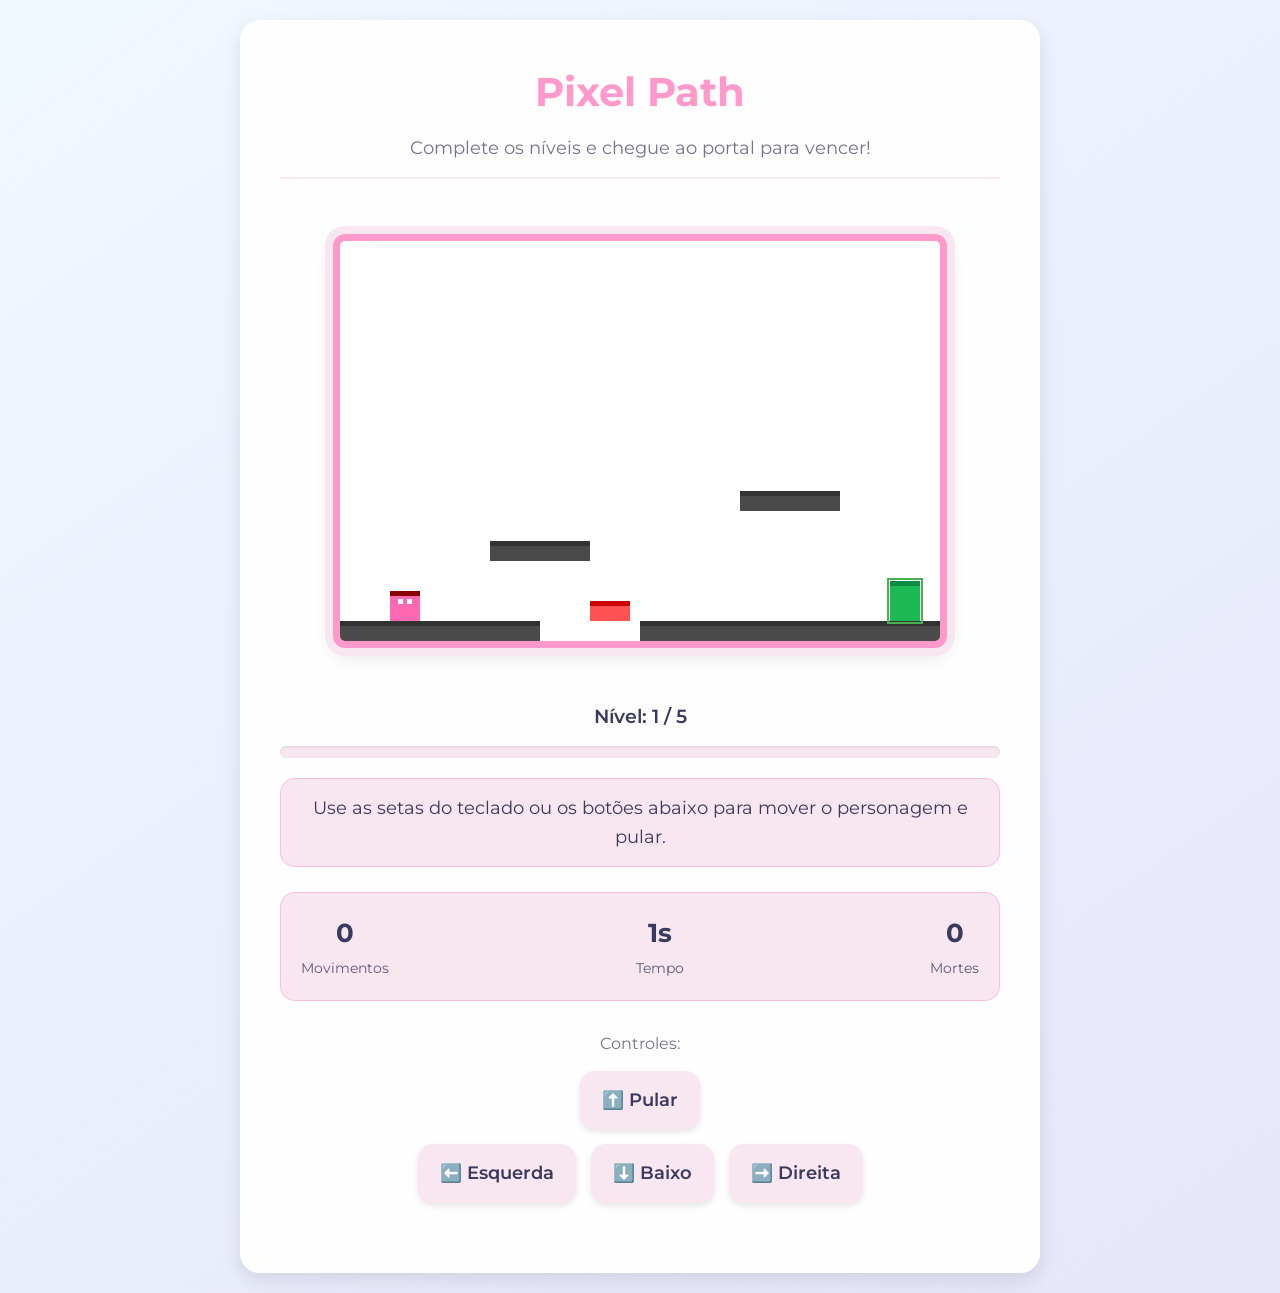
==== game.html @ 5a3d02bd "Add files via upload" ====
<!DOCTYPE html>
<html lang="pt-br">
<head>
    <meta charset="UTF-8">
    <meta name="viewport" content="width=device-width, initial-scale=1.0">
    <title>Segredo-Fofo</title>
    <link href="https://fonts.googleapis.com/css2?family=Montserrat:wght@300;400;500;600;700&display=swap" rel="stylesheet">
    <link rel="stylesheet" href="https://cdnjs.cloudflare.com/ajax/libs/font-awesome/6.4.0/css/all.min.css">
    <style>
        /* --- Variáveis e Estilos Gerais (Mais Fofo e Profissional) --- */
        :root {
            /* Paleta Candy Pink e Soft Teal */
            --primary-color: #FF99CC; /* Candy Pink - Cuter */
            --secondary-color: #AEC6CF; /* Soft Blue/Teal - Professional Contrast */
            --accent-color: #F8E6F0; /* Very Light Pink for accents */
            --text-dark: #3a3a5e; /* Deep Indigo/Purple for Text */
            --text-light: #ffffff;
            --background-light: #F0F8FF; /* Alice Blue/Softest Blue */
            --card-bg: rgba(255, 255, 255, 0.95);
            --shadow: 0 8px 20px rgba(0, 0, 0, 0.1);
            --shadow-hover: 0 12px 30px rgba(0, 0, 0, 0.15);
            --border-radius: 20px; /* Mais arredondado (Fofo) */
            --transition: all 0.4s cubic-bezier(0.25, 0.8, 0.25, 1); /* Transição mais suave (Profissional) */
            --font-body: 'Montserrat', sans-serif;
        }

        * {
            margin: 0;
            padding: 0;
            box-sizing: border-box;
        }

        body {
            font-family: var(--font-body);
            /* Gradiente de fundo mais suave */
            background: linear-gradient(145deg, var(--background-light) 0%, #E6E6FA 100%); 
            color: var(--text-dark);
            line-height: 1.6;
            text-align: center;
            padding: 20px;
            min-height: 100vh;
            display: flex;
            flex-direction: column;
            justify-content: center;
            align-items: center;
            user-select: none;
        }

        .container {
            max-width: 800px;
            margin: 0 auto;
            padding: 40px;
            /* Efeito levemente Glassmorphism */
            background: var(--card-bg);
            border-radius: var(--border-radius);
            box-shadow: var(--shadow);
            transition: var(--transition);
        }

        .game-header {
            margin-bottom: 25px;
            padding-bottom: 15px;
            border-bottom: 2px solid var(--accent-color);
        }

        h1 {
            color: var(--primary-color);
            font-size: 2.5rem; /* Um pouco maior */
            font-weight: 700;
            margin-bottom: 10px;
            text-shadow: 1px 1px 3px rgba(0, 0, 0, 0.05);
        }

        .subtitle {
            color: var(--text-dark);
            opacity: 0.7; /* Texto mais suave */
            font-size: 1.1rem;
        }

        /* --- Área do Jogo --- */
        .game-container {
            position: relative;
            margin: 30px auto;
            display: inline-block;
        }

        canvas {
            border: 7px solid var(--primary-color); /* Borda mais grossa */
            background-color: #ffffff;
            border-radius: 12px;
            /* Sombra em camadas para um visual mais premium/fofo */
            box-shadow: 0 0 0 8px var(--accent-color), var(--shadow); 
            image-rendering: pixelated;
            image-rendering: crisp-edges;
            transition: var(--transition);
        }

        /* --- Mensagens do Jogo --- */
        #game-message {
            margin: 20px 0;
            font-size: 1.1rem;
            color: var(--text-dark);
            text-align: center;
            padding: 15px;
            /* Cor de fundo baseada na cor de destaque */
            background-color: var(--accent-color); 
            border-radius: 15px;
            transition: var(--transition);
            border: 1px solid rgba(255, 153, 204, 0.5);
        }

        /* --- Controles --- */
        .controls-section {
            margin-top: 30px;
        }

        .controls-title {
            font-size: 1rem;
            color: var(--text-dark);
            opacity: 0.7;
            margin-bottom: 15px;
        }

        .controls {
            display: flex;
            flex-direction: column;
            align-items: center;
            gap: 15px;
        }

        .control-row {
            display: flex;
            gap: 15px;
        }

        .control-btn {
            padding: 15px 22px;
            background-color: var(--accent-color);
            border: none;
            border-radius: 15px; /* Botões mais arredondados */
            cursor: pointer;
            font-weight: 600;
            font-size: 1.1em;
            transition: var(--transition);
            min-width: 90px;
            color: var(--text-dark);
            box-shadow: 0 3px 6px rgba(0, 0, 0, 0.1);
        }

        .control-btn:hover {
            background-color: var(--primary-color);
            color: var(--text-light);
            transform: translateY(-3px) scale(1.05); /* Efeito de elevação mais pronunciado */
            box-shadow: 0 5px 10px rgba(0, 0, 0, 0.15);
        }

        .control-btn:active {
            transform: translateY(1px);
            box-shadow: 0 2px 4px rgba(0, 0, 0, 0.1);
        }

        /* --- Indicadores de Jogo (Stats) --- */
        .game-stats {
            display: flex;
            justify-content: space-between;
            margin-top: 25px;
            padding: 20px;
            background-color: var(--accent-color);
            border-radius: 15px;
            border: 1px solid rgba(255, 153, 204, 0.5);
        }

        .stat {
            display: flex;
            flex-direction: column;
            align-items: center;
        }

        .stat-value {
            font-size: 1.6rem;
            font-weight: 700;
            color: var(--text-dark); /* Valores importantes em cor escura para profissionalismo */
        }

        .stat-label {
            font-size: 0.9rem;
            color: var(--text-dark);
            opacity: 0.8;
            margin-top: 3px;
        }

        /* --- Efeitos de Vitória --- */
        .victory-overlay {
            display: none;
            position: absolute;
            top: 0;
            left: 0;
            width: 100%;
            height: 100%;
            background: rgba(255, 153, 204, 0.9); /* Candy Pink opaco */
            border-radius: 12px;
            justify-content: center;
            align-items: center;
            flex-direction: column;
            color: white;
            font-size: 1.5rem;
            font-weight: 700;
            z-index: 10;
            animation: fadeIn 0.5s ease-out;
        }

        .victory-overlay i {
            font-size: 3rem;
            margin-bottom: 15px;
            animation: pulse 1.5s infinite;
        }

        @keyframes pulse {
            0% { transform: scale(1); }
            50% { transform: scale(1.2); }
            100% { transform: scale(1); }
        }

        @keyframes fadeIn {
            from { opacity: 0; }
            to { opacity: 1; }
        }

        /* --- Níveis e Progresso --- */
        .level-indicator {
            margin: 15px 0;
            font-size: 1.2rem;
            font-weight: 600;
            color: var(--text-dark);
        }

        .progress-bar {
            width: 100%;
            height: 12px; /* Mais espesso */
            background-color: var(--accent-color);
            border-radius: 6px;
            margin: 10px 0;
            overflow: hidden;
            box-shadow: inset 0 1px 3px rgba(0, 0, 0, 0.1); /* Detalhe profissional */
        }

        .progress-fill {
            height: 100%;
            background-color: var(--primary-color);
            width: 0%;
            transition: width 0.5s ease;
        }

        /* --- Botões de Ação --- */
        .action-buttons {
            display: flex;
            justify-content: center;
            gap: 20px;
            margin-top: 30px;
        }

        /* Estilo para Botões e Links de Ação */
        .action-btn {
            padding: 14px 30px;
            background-color: var(--primary-color);
            color: var(--text-light);
            border: none;
            border-radius: 15px;
            cursor: pointer;
            font-weight: 600;
            font-size: 1rem;
            transition: var(--transition);
            box-shadow: 0 3px 6px rgba(0, 0, 0, 0.15);
            text-decoration: none; /* Importante para links <a> */
            display: inline-flex;
            align-items: center;
            gap: 8px;
        }

        .action-btn:hover {
            background-color: #FF80B3; /* Tom ligeiramente mais claro no hover */
            transform: translateY(-3px);
            box-shadow: 0 6px 12px rgba(0, 0, 0, 0.2);
        }

        .action-btn:active {
            transform: translateY(1px);
            box-shadow: 0 2px 4px rgba(0, 0, 0, 0.1);
        }

        /* --- Responsividade --- */
        @media (max-width: 768px) {
            .container {
                padding: 30px;
            }
            
            h1 {
                font-size: 2rem;
            }
            
            canvas {
                width: 100%;
                max-width: 400px;
                height: auto;
            }
            
            .control-btn {
                padding: 12px 18px;
                font-size: 1em;
                min-width: 80px;
            }
        }

        @media (max-width: 480px) {
            body {
                padding: 10px;
            }
            
            .container {
                padding: 20px;
            }
            
            h1 {
                font-size: 1.8rem;
            }
            
            .control-row {
                flex-wrap: wrap;
                justify-content: center;
            }
            
            .action-buttons {
                flex-direction: column;
                gap: 10px;
            }
        }
    </style>
</head>
<body>
    <div class="container">
        <div class="game-header">
            <h1>Pixel Path</h1>
            <p class="subtitle">Complete os níveis e chegue ao portal para vencer!</p>
        </div>

        <div class="game-container">
            <canvas id="gameCanvas" width="600" height="400"></canvas>
            <div id="victoryOverlay" class="victory-overlay">
                <i class="fas fa-trophy"></i>
                <p>Nível Concluído!</p>
            </div>
        </div>
        
        <div class="level-indicator">
            Nível: <span id="currentLevel">1</span> / <span id="totalLevels">5</span>
        </div>
        
        <div class="progress-bar">
            <div id="progressFill" class="progress-fill"></div>
        </div>
        
        <div id="game-message">
            Use as setas do teclado ou os botões abaixo para mover o personagem e pular.
        </div>
        
        <div class="game-stats">
            <div class="stat">
                <div class="stat-value" id="moveCount">0</div>
                <div class="stat-label">Movimentos</div>
            </div>
            <div class="stat">
                <div class="stat-value" id="timeCount">0s</div>
                <div class="stat-label">Tempo</div>
            </div>
            <div class="stat">
                <div class="stat-value" id="deathCount">0</div>
                <div class="stat-label">Mortes</div>
            </div>
        </div>
        
        <div class="controls-section">
            <div class="controls-title">Controles:</div>
            <div class="controls">
                <div class="control-row">
                    <div class="control-btn" data-direction="up">⬆️ Pular</div>
                </div>
                <div class="control-row">
                    <div class="control-btn" data-direction="left">⬅️ Esquerda</div>
                    <div class="control-btn" data-direction="down">⬇️ Baixo</div>
                    <div class="control-btn" data-direction="right">➡️ Direita</div>
                </div>
            </div>
        </div>
        
        <div class="action-buttons">
            <a href="https://SEU-LINK-AQUI.com" target="_blank" id="siteLink" class="action-btn" style="display: none;">
                <i class="fas fa-external-link-alt"></i> Meu Site
            </a>
            
            <button id="nextLevelBtn" class="action-btn" style="display: none;">
                <i class="fas fa-arrow-right"></i> Próximo Nível
            </button>
        </div>
    </div>

    <script>
        // Configurações do jogo
        const canvas = document.getElementById('gameCanvas');
        const ctx = canvas.getContext('2d');
        const victoryOverlay = document.getElementById('victoryOverlay');
        const moveCountDisplay = document.getElementById('moveCount');
        const timeCountDisplay = document.getElementById('timeCount');
        const deathCountDisplay = document.getElementById('deathCount');
        const currentLevelDisplay = document.getElementById('currentLevel');
        const progressFill = document.getElementById('progressFill');
        const nextLevelBtn = document.getElementById('nextLevelBtn');
        const siteLink = document.getElementById('siteLink'); // Referência para o novo link
        const gameMessage = document.getElementById('game-message');
        const controls = document.querySelectorAll('.control-btn');

        // Configurações do jogo
        const TILE_SIZE = 40;
        const GRAVITY = 0.5;
        const JUMP_FORCE = -12;
        const PLAYER_SPEED = 5;
        
        // Variáveis do jogo
        let gameActive = true;
        let moveCount = 0;
        let deathCount = 0;
        let startTime = Date.now();
        let timerInterval;
        let currentLevel = 1;
        const totalLevels = 5;
        
        // Elementos do jogo
        let player = {
            x: 50,
            y: 300,
            width: 30,
            height: 30,
            velocityX: 0,
            velocityY: 0,
            isJumping: false,
            color: '#FF69B4'
        };
        
        let platforms = [];
        let hazards = [];
        let goal = null;
        let dynamicElements = [];
        
        // Níveis do jogo (Mantidos os mesmos da versão anterior)
        const levels = [
            // Nível 1
            {
                platforms: [
                    { x: 0, y: 380, width: 200, height: 20, color: '#4a4a4a' },
                    { x: 300, y: 380, width: 300, height: 20, color: '#4a4a4a' },
                    { x: 150, y: 300, width: 100, height: 20, color: '#4a4a4a' },
                    { x: 400, y: 250, width: 100, height: 20, color: '#4a4a4a' }
                ],
                hazards: [
                    { x: 250, y: 360, width: 40, height: 20, color: '#ff5252' }
                ],
                goal: { x: 550, y: 340, width: 30, height: 40, color: '#1DB954' },
                dynamicElements: [
                    { 
                        type: 'movingPlatform', 
                        x: 200, 
                        y: 200, 
                        width: 80, 
                        height: 15, 
                        color: '#4a4a4a',
                        speedX: 2,
                        minX: 150,
                        maxX: 350
                    }
                ]
            },
            // Nível 2
            {
                platforms: [
                    { x: 0, y: 380, width: 150, height: 20, color: '#4a4a4a' },
                    { x: 200, y: 380, width: 150, height: 20, color: '#4a4a4a' },
                    { x: 400, y: 380, width: 200, height: 20, color: '#4a4a4a' },
                    { x: 100, y: 280, width: 100, height: 20, color: '#4a4a4a' },
                    { x: 300, y: 230, width: 100, height: 20, color: '#4a4a4a' }
                ],
                hazards: [
                    { x: 170, y: 360, width: 20, height: 20, color: '#ff5252' },
                    { x: 370, y: 360, width: 20, height: 20, color: '#ff5252' }
                ],
                goal: { x: 550, y: 340, width: 30, height: 40, color: '#1DB954' },
                dynamicElements: [
                    { 
                        type: 'disappearingPlatform', 
                        x: 450, 
                        y: 300, 
                        width: 80, 
                        height: 15, 
                        color: '#ff9800',
                        timer: 0,
                        visible: true,
                        interval: 120
                    }
                ]
            },
            // Nível 3
            {
                platforms: [
                    { x: 0, y: 380, width: 100, height: 20, color: '#4a4a4a' },
                    { x: 150, y: 380, width: 100, height: 20, color: '#4a4a4a' },
                    { x: 300, y: 380, width: 100, height: 20, color: '#4a4a4a' },
                    { x: 450, y: 380, width: 150, height: 20, color: '#4a4a4a' },
                    { x: 50, y: 280, width: 80, height: 20, color: '#4a4a4a' },
                    { x: 200, y: 230, width: 80, height: 20, color: '#4a4a4a' },
                    { x: 350, y: 180, width: 80, height: 20, color: '#4a4a4a' }
                ],
                hazards: [
                    { x: 120, y: 360, width: 20, height: 20, color: '#ff5252' },
                    { x: 270, y: 360, width: 20, height: 20, color: '#ff5252' },
                    { x: 420, y: 360, width: 20, height: 20, color: '#ff5252' }
                ],
                goal: { x: 550, y: 140, width: 30, height: 40, color: '#1DB954' },
                dynamicElements: [
                    { 
                        type: 'movingPlatform', 
                        x: 100, 
                        y: 330, 
                        width: 80, 
                        height: 15, 
                        color: '#4a4a4a',
                        speedX: 3,
                        minX: 100,
                        maxX: 250
                    },
                    { 
                        type: 'disappearingPlatform', 
                        x: 250, 
                        y: 180, 
                        width: 80, 
                        height: 15, 
                        color: '#ff9800',
                        timer: 0,
                        visible: true,
                        interval: 90
                    }
                ]
            },
            // Nível 4
            {
                platforms: [
                    { x: 0, y: 380, width: 80, height: 20, color: '#4a4a4a' },
                    { x: 130, y: 380, width: 80, height: 20, color: '#4a4a4a' },
                    { x: 260, y: 380, width: 80, height: 20, color: '#4a4a4a' },
                    { x: 390, y: 380, width: 80, height: 20, color: '#4a4a4a' },
                    { x: 520, y: 380, width: 80, height: 20, color: '#4a4a4a' },
                    { x: 80, y: 300, width: 60, height: 20, color: '#4a4a4a' },
                    { x: 210, y: 250, width: 60, height: 20, color: '#4a4a4a' },
                    { x: 340, y: 200, width: 60, height: 20, color: '#4a4a4a' },
                    { x: 470, y: 150, width: 60, height: 20, color: '#4a4a4a' }
                ],
                hazards: [
                    { x: 110, y: 360, width: 10, height: 20, color: '#ff5252' },
                    { x: 240, y: 360, width: 10, height: 20, color: '#ff5252' },
                    { x: 370, y: 360, width: 10, height: 20, color: '#ff5252' },
                    { x: 500, y: 360, width: 10, height: 20, color: '#ff5252' }
                ],
                goal: { x: 550, y: 110, width: 30, height: 40, color: '#1DB954' },
                dynamicElements: [
                    { 
                        type: 'movingPlatform', 
                        x: 150, 
                        y: 200, 
                        width: 60, 
                        height: 15, 
                        color: '#4a4a4a',
                        speedX: 2,
                        minX: 150,
                        maxX: 300
                    },
                    { 
                        type: 'disappearingPlatform', 
                        x: 280, 
                        y: 150, 
                        width: 60, 
                        height: 15, 
                        color: '#ff9800',
                        timer: 0,
                        visible: true,
                        interval: 60
                    },
                    { 
                        type: 'movingPlatform', 
                        x: 410, 
                        y: 100, 
                        width: 60, 
                        height: 15, 
                        color: '#4a4a4a',
                        speedX: 3,
                        minX: 350,
                        maxX: 500
                    }
                ]
            },
            // Nível 5
            {
                platforms: [
                    { x: 0, y: 380, width: 60, height: 20, color: '#4a4a4a' },
                    { x: 120, y: 380, width: 60, height: 20, color: '#4a4a4a' },
                    { x: 240, y: 380, width: 60, height: 20, color: '#4a4a4a' },
                    { x: 360, y: 380, width: 60, height: 20, color: '#4a4a4a' },
                    { x: 480, y: 380, width: 60, height: 20, color: '#4a4a4a' },
                    { x: 60, y: 320, width: 40, height: 20, color: '#4a4a4a' },
                    { x: 180, y: 270, width: 40, height: 20, color: '#4a4a4a' },
                    { x: 300, y: 220, width: 40, height: 20, color: '#4a4a4a' },
                    { x: 420, y: 170, width: 40, height: 20, color: '#4a4a4a' },
                    { x: 540, y: 120, width: 40, height: 20, color: '#4a4a4a' }
                ],
                hazards: [
                    { x: 90, y: 360, width: 20, height: 20, color: '#ff5252' },
                    { x: 210, y: 360, width: 20, height: 20, color: '#ff5252' },
                    { x: 330, y: 360, width: 20, height: 20, color: '#ff5252' },
                    { x: 450, y: 360, width: 20, height: 20, color: '#ff5252' },
                    { x: 40, y: 300, width: 10, height: 20, color: '#ff5252' },
                    { x: 160, y: 250, width: 10, height: 20, color: '#ff5252' },
                    { x: 280, y: 200, width: 10, height: 20, color: '#ff5252' },
                    { x: 400, y: 150, width: 10, height: 20, color: '#ff5252' }
                ],
                goal: { x: 570, y: 80, width: 30, height: 40, color: '#1DB954' },
                dynamicElements: [
                    { 
                        type: 'movingPlatform', 
                        x: 100, 
                        y: 250, 
                        width: 40, 
                        height: 15, 
                        color: '#4a4a4a',
                        speedX: 2,
                        minX: 80,
                        maxX: 200
                    },
                    { 
                        type: 'disappearingPlatform', 
                        x: 220, 
                        y: 200, 
                        width: 40, 
                        height: 15, 
                        color: '#ff9800',
                        timer: 0,
                        visible: true,
                        interval: 45
                    },
                    { 
                        type: 'movingPlatform', 
                        x: 340, 
                        y: 150, 
                        width: 40, 
                        height: 15, 
                        color: '#4a4a4a',
                        speedX: 3,
                        minX: 300,
                        maxX: 420
                    },
                    { 
                        type: 'disappearingPlatform', 
                        x: 460, 
                        y: 100, 
                        width: 40, 
                        height: 15, 
                        color: '#ff9800',
                        timer: 0,
                        visible: true,
                        interval: 30
                    }
                ]
            }
        ];

        // Inicializa o jogo
        function initGame() {
            loadLevel(currentLevel);
            startTimer();
            gameLoop();
        }

        // Carrega um nível específico
        function loadLevel(levelIndex) {
            const level = levels[levelIndex - 1];
            platforms = [...level.platforms];
            hazards = [...level.hazards];
            goal = {...level.goal};
            dynamicElements = level.dynamicElements.map(elem => ({...elem}));
            
            // Reinicia a posição do jogador
            player.x = 50;
            player.y = 300;
            player.velocityX = 0;
            player.velocityY = 0;
            player.isJumping = false;
            
            // Atualiza a interface
            currentLevelDisplay.textContent = levelIndex;
            progressFill.style.width = `${((levelIndex - 1) / totalLevels) * 100}%`;
            nextLevelBtn.style.display = 'none';
            siteLink.style.display = 'none'; // **NOVO: Esconde o link do site ao carregar o nível**
            victoryOverlay.style.display = 'none';
            gameActive = true;
            
            // Reinicia contadores
            moveCount = 0;
            moveCountDisplay.textContent = moveCount;
        }

        // Inicia o temporizador
        function startTimer() {
            startTime = Date.now();
            clearInterval(timerInterval);
            timerInterval = setInterval(() => {
                if (gameActive) {
                    const elapsedSeconds = Math.floor((Date.now() - startTime) / 1000);
                    timeCountDisplay.textContent = `${elapsedSeconds}s`;
                }
            }, 1000);
        }

        // Loop principal do jogo
        function gameLoop() {
            ctx.clearRect(0, 0, canvas.width, canvas.height);
            
            // Atualiza elementos dinâmicos
            updateDynamicElements();
            
            // Aplica gravidade
            player.velocityY += GRAVITY;
            player.y += player.velocityY;
            
            // Aplica movimento horizontal
            player.x += player.velocityX;
            
            // Verifica colisões com plataformas
            checkPlatformCollisions();
            
            // Verifica colisões com perigos
            checkHazardCollisions();
            
            // Verifica se alcançou o objetivo
            checkGoalCollision();
            
            // Mantém o jogador dentro dos limites da tela
            if (player.x < 0) player.x = 0;
            if (player.x + player.width > canvas.width) player.x = canvas.width - player.width;
            if (player.y > canvas.height) {
                playerDie();
            }
            
            // Desenha todos os elementos
            drawGame();
            
            requestAnimationFrame(gameLoop);
        }

        // Atualiza elementos dinâmicos
        function updateDynamicElements() {
            dynamicElements.forEach(elem => {
                if (elem.type === 'movingPlatform') {
                    elem.x += elem.speedX;
                    if (elem.x <= elem.minX || elem.x + elem.width >= elem.maxX) {
                        elem.speedX *= -1;
                    }
                } else if (elem.type === 'disappearingPlatform') {
                    elem.timer++;
                    if (elem.timer >= elem.interval) {
                        elem.visible = !elem.visible;
                        elem.timer = 0;
                    }
                }
            });
        }

        // Verifica colisões com plataformas
        function checkPlatformCollisions() {
            let onGround = false;
            
            // Verifica plataformas estáticas
            platforms.forEach(platform => {
                if (isColliding(player, platform)) {
                    // Colisão vertical
                    if (player.velocityY > 0 && player.y + player.height - player.velocityY <= platform.y) {
                        player.y = platform.y - player.height;
                        player.velocityY = 0;
                        player.isJumping = false;
                        onGround = true;
                    }
                    // Colisão horizontal
                    else if (player.velocityY <= 0 && player.y - player.velocityY >= platform.y + platform.height) {
                        player.y = platform.y + platform.height;
                        player.velocityY = 0;
                    }
                    // Colisão lateral
                    else if (player.velocityX !== 0) {
                        if (player.x + player.width - player.velocityX <= platform.x) {
                            player.x = platform.x - player.width;
                        } else if (player.x - player.velocityX >= platform.x + platform.width) {
                            player.x = platform.x + platform.width;
                        }
                    }
                }
            });
            
            // Verifica plataformas dinâmicas
            dynamicElements.forEach(elem => {
                if (elem.visible && isColliding(player, elem)) {
                    // Colisão vertical
                    if (player.velocityY > 0 && player.y + player.height - player.velocityY <= elem.y) {
                        player.y = elem.y - player.height;
                        player.velocityY = 0;
                        player.isJumping = false;
                        onGround = true;
                        
                        // Se for uma plataforma móvel, move o jogador junto
                        if (elem.type === 'movingPlatform') {
                            player.x += elem.speedX;
                        }
                    }
                }
            });
            
            // Se não está no chão, está pulando
            if (!onGround && player.velocityY >= 0) {
                player.isJumping = true;
            }
        }

        // Verifica colisões com perigos
        function checkHazardCollisions() {
            hazards.forEach(hazard => {
                if (isColliding(player, hazard)) {
                    playerDie();
                }
            });
        }

        // Verifica se alcançou o objetivo
        function checkGoalCollision() {
            if (goal && isColliding(player, goal)) {
                endLevel(true);
            }
        }

        // O jogador morre
        function playerDie() {
            deathCount++;
            deathCountDisplay.textContent = deathCount;
            loadLevel(currentLevel);
        }

        // FINALIZA O NÍVEL (LÓGICA MODIFICADA AQUI)
        function endLevel(success) {
            if (success) {
                gameActive = false;
                victoryOverlay.style.display = 'flex';
                nextLevelBtn.style.display = 'none'; 
                siteLink.style.display = 'none';

                if (currentLevel < totalLevels) {
                    // FASES INTERMEDIÁRIAS
                    gameMessage.innerHTML = "🎉 <strong>Nível Concluído!</strong> 🎉";
                    nextLevelBtn.style.display = 'block';
                } else {
                    // ÚLTIMO NÍVEL CONCLUÍDO (Nível 5)
                    gameMessage.innerHTML = "🏆 <strong>Parabéns! Você completou todos os níveis!</strong> 🏆";
                    siteLink.style.display = 'block'; // **MOSTRA O LINK DO SITE**
                }
            }
        }

        // Verifica colisão entre dois retângulos
        function isColliding(rect1, rect2) {
            return rect1.x < rect2.x + rect2.width &&
                   rect1.x + rect1.width > rect2.x &&
                   rect1.y < rect2.y + rect2.height &&
                   rect1.y + rect1.height > rect2.y;
        }

        // Desenha todos os elementos do jogo (Sem alterações)
        function drawGame() {
            // Desenha plataformas
            platforms.forEach(platform => {
                ctx.fillStyle = platform.color;
                ctx.fillRect(platform.x, platform.y, platform.width, platform.height);
                
                // Detalhes das plataformas
                ctx.fillStyle = '#333';
                ctx.fillRect(platform.x, platform.y, platform.width, 5);
            });
            
            // Desenha elementos dinâmicos
            dynamicElements.forEach(elem => {
                if (elem.visible) {
                    ctx.fillStyle = elem.color;
                    ctx.fillRect(elem.x, elem.y, elem.width, elem.height);
                    
                    // Detalhes das plataformas dinâmicas
                    if (elem.type === 'disappearingPlatform') {
                        ctx.fillStyle = '#ff6b00';
                        ctx.fillRect(elem.x, elem.y, elem.width, 3);
                    } else {
                        ctx.fillStyle = '#333';
                        ctx.fillRect(elem.x, elem.y, elem.width, 3);
                    }
                }
            });
            
            // Desenha perigos
            hazards.forEach(hazard => {
                ctx.fillStyle = hazard.color;
                ctx.fillRect(hazard.x, hazard.y, hazard.width, hazard.height);
                
                // Detalhes dos perigos
                ctx.fillStyle = '#cc0000';
                ctx.fillRect(hazard.x, hazard.y, hazard.width, 5);
            });
            
            // Desenha objetivo
            if (goal) {
                ctx.fillStyle = goal.color;
                ctx.fillRect(goal.x, goal.y, goal.width, goal.height);
                
                // Detalhes do objetivo
                ctx.fillStyle = '#0d8b40';
                ctx.fillRect(goal.x, goal.y, goal.width, 5);
                
                // Efeito de brilho no objetivo
                ctx.strokeStyle = '#4caf50';
                ctx.lineWidth = 2;
                ctx.strokeRect(goal.x - 2, goal.y - 2, goal.width + 4, goal.height + 4);
            }
            
            // Desenha jogador
            ctx.fillStyle = player.color;
            ctx.fillRect(player.x, player.y, player.width, player.height);
            
            // Detalhes do jogador
            ctx.fillStyle = '#8B0000'; // Cor mais escura para o detalhe
            ctx.fillRect(player.x, player.y, player.width, 5);
            
            // Olhos do jogador
            ctx.fillStyle = '#ffffff';
            ctx.fillRect(player.x + 8, player.y + 8, 5, 5);
            ctx.fillRect(player.x + player.width - 13, player.y + 8, 5, 5);
        }

        // Controles por teclado (Sem alterações)
        document.addEventListener('keydown', (e) => {
            if (!gameActive) return;
            
            switch (e.key) {
                case 'ArrowUp':
                case 'w':
                case 'W':
                case ' ':
                    if (!player.isJumping) {
                        player.velocityY = JUMP_FORCE;
                        player.isJumping = true;
                        moveCount++;
                        moveCountDisplay.textContent = moveCount;
                    }
                    break;
                case 'ArrowLeft':
                case 'a':
                case 'A':
                    player.velocityX = -PLAYER_SPEED;
                    moveCount++;
                    moveCountDisplay.textContent = moveCount;
                    break;
                case 'ArrowRight':
                case 'd':
                case 'D':
                    player.velocityX = PLAYER_SPEED;
                    moveCount++;
                    moveCountDisplay.textContent = moveCount;
                    break;
                case 'ArrowDown':
                case 's':
                case 'S':
                    // Opcional: agachar ou descer plataformas
                    break;
            }
        });

        document.addEventListener('keyup', (e) => {
            switch (e.key) {
                case 'ArrowLeft':
                case 'a':
                case 'A':
                case 'ArrowRight':
                case 'd':
                case 'D':
                    player.velocityX = 0;
                    break;
            }
        });

        // Controles por botões (Mobile/Mouse) (Sem alterações)
        controls.forEach(button => {
            button.addEventListener('click', (e) => {
                if (!gameActive) return;
                
                const direction = e.target.dataset.direction;
                
                switch (direction) {
                    case 'up':
                        if (!player.isJumping) {
                            player.velocityY = JUMP_FORCE;
                            player.isJumping = true;
                            moveCount++;
                            moveCountDisplay.textContent = moveCount;
                        }
                        break;
                    case 'left':
                        player.velocityX = -PLAYER_SPEED;
                        moveCount++;
                        moveCountDisplay.textContent = moveCount;
                        break;
                    case 'right':
                        player.velocityX = PLAYER_SPEED;
                        moveCount++;
                        moveCountDisplay.textContent = moveCount;
                        break;
                    case 'down':
                        // Opcional: agachar ou descer plataformas
                        break;
                }
                
                // Para o movimento após um curto período (para controles de toque)
                setTimeout(() => {
                    if (direction === 'left' || direction === 'right') {
                        player.velocityX = 0;
                    }
                }, 150);
            });
        });

        // Botão de próximo nível (Sem alterações)
        nextLevelBtn.addEventListener('click', () => {
            if (currentLevel < totalLevels) {
                currentLevel++;
                loadLevel(currentLevel);
            }
        });

        // Inicia o jogo
        initGame();
    </script>
</body>
</html>
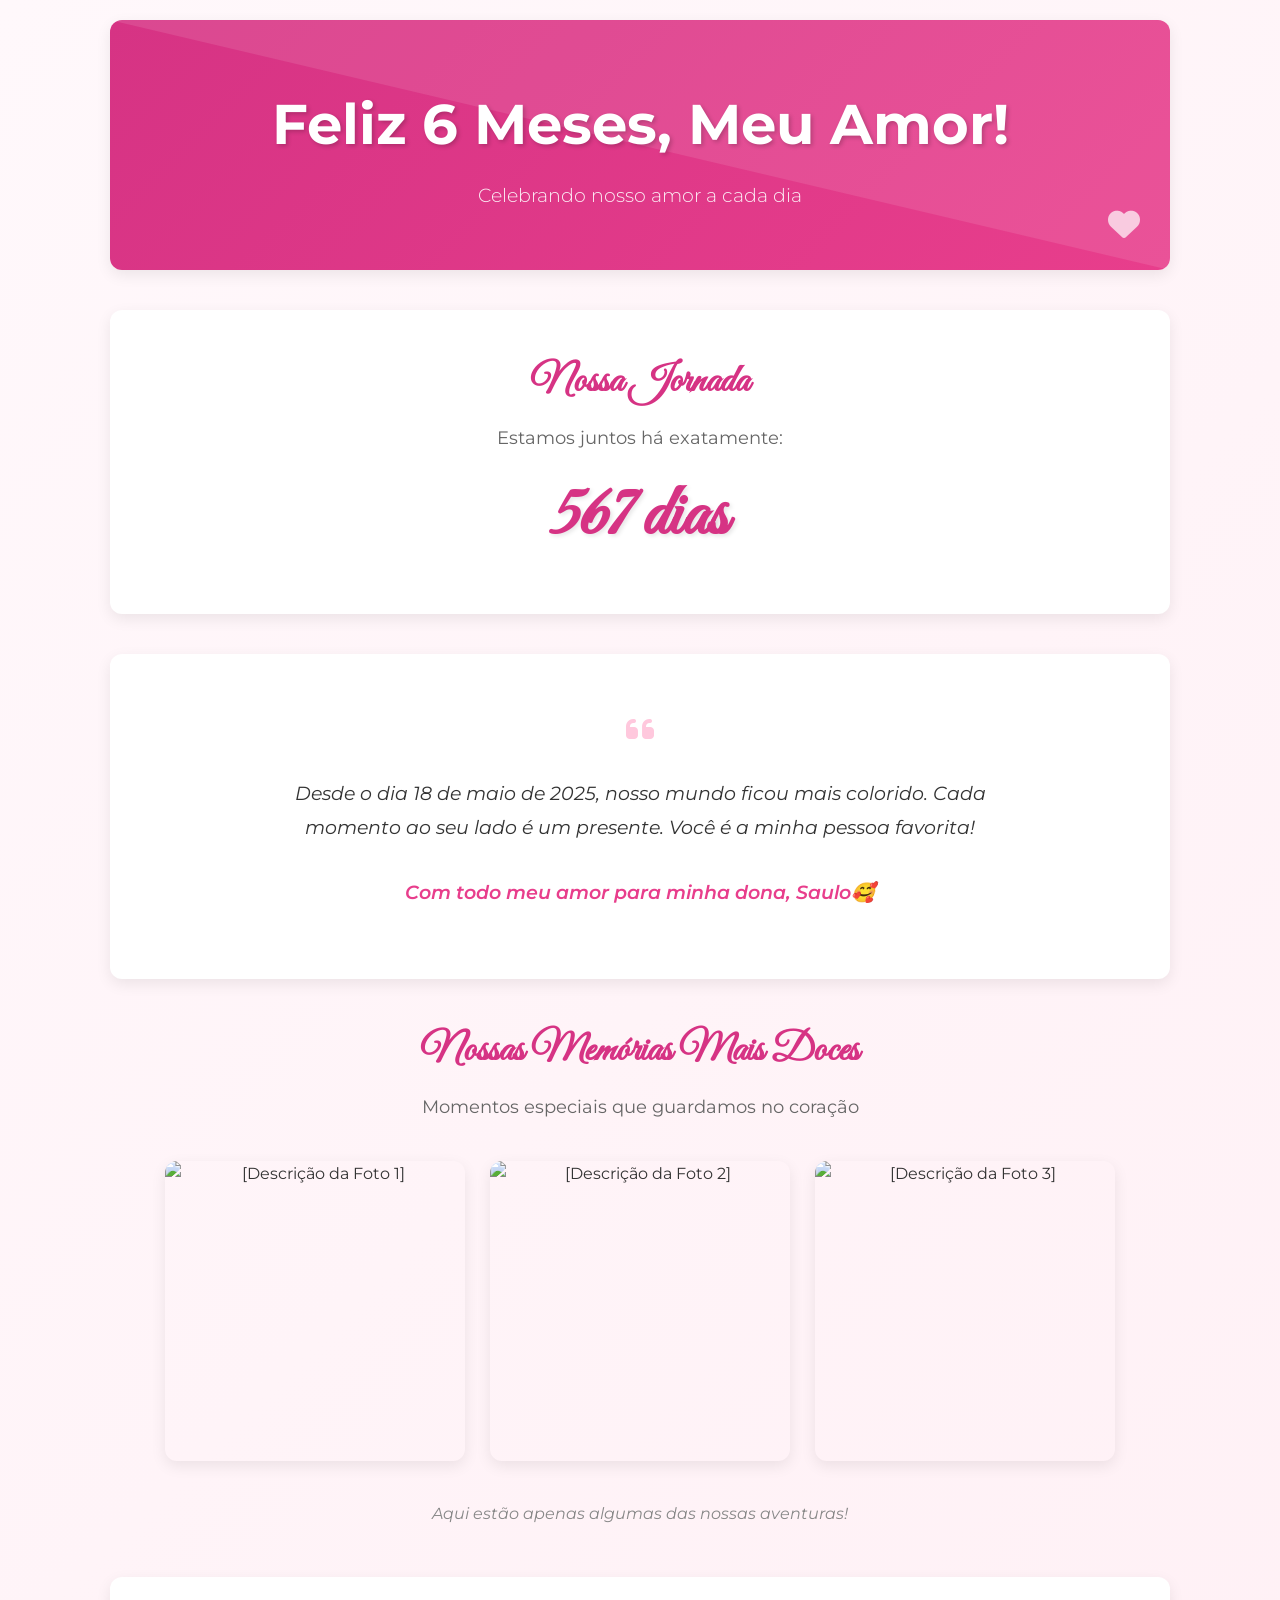
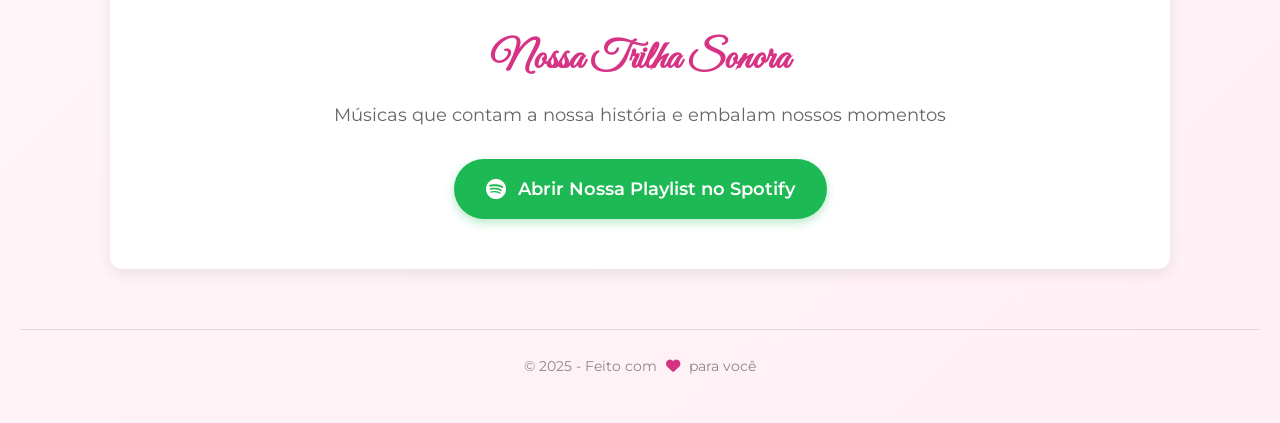
==== commit 363310f0: "Update game.html" ====
--- a/game.html
+++ b/game.html
@@ -3,1056 +3,144 @@
 <head>
     <meta charset="UTF-8">
     <meta name="viewport" content="width=device-width, initial-scale=1.0">
-    <title>Segredo-Fofo</title>
-    <link href="https://fonts.googleapis.com/css2?family=Montserrat:wght@300;400;500;600;700&display=swap" rel="stylesheet">
+    <title>[Ana Julia e Saulo] - Nosso Cantinho de Amor</title>
+    <link rel="stylesheet" href="styles.css"> 
+    <link href="https://fonts.googleapis.com/css2?family=Great+Vibes&family=Montserrat:wght@300;400;500;600;700&display=swap" rel="stylesheet">
     <link rel="stylesheet" href="https://cdnjs.cloudflare.com/ajax/libs/font-awesome/6.4.0/css/all.min.css">
-    <style>
-        /* --- Variáveis e Estilos Gerais (Mais Fofo e Profissional) --- */
-        :root {
-            /* Paleta Candy Pink e Soft Teal */
-            --primary-color: #FF99CC; /* Candy Pink - Cuter */
-            --secondary-color: #AEC6CF; /* Soft Blue/Teal - Professional Contrast */
-            --accent-color: #F8E6F0; /* Very Light Pink for accents */
-            --text-dark: #3a3a5e; /* Deep Indigo/Purple for Text */
-            --text-light: #ffffff;
-            --background-light: #F0F8FF; /* Alice Blue/Softest Blue */
-            --card-bg: rgba(255, 255, 255, 0.95);
-            --shadow: 0 8px 20px rgba(0, 0, 0, 0.1);
-            --shadow-hover: 0 12px 30px rgba(0, 0, 0, 0.15);
-            --border-radius: 20px; /* Mais arredondado (Fofo) */
-            --transition: all 0.4s cubic-bezier(0.25, 0.8, 0.25, 1); /* Transição mais suave (Profissional) */
-            --font-body: 'Montserrat', sans-serif;
-        }
-
-        * {
-            margin: 0;
-            padding: 0;
-            box-sizing: border-box;
-        }
-
-        body {
-            font-family: var(--font-body);
-            /* Gradiente de fundo mais suave */
-            background: linear-gradient(145deg, var(--background-light) 0%, #E6E6FA 100%); 
-            color: var(--text-dark);
-            line-height: 1.6;
-            text-align: center;
-            padding: 20px;
-            min-height: 100vh;
-            display: flex;
-            flex-direction: column;
-            justify-content: center;
-            align-items: center;
-            user-select: none;
-        }
-
-        .container {
-            max-width: 800px;
-            margin: 0 auto;
-            padding: 40px;
-            /* Efeito levemente Glassmorphism */
-            background: var(--card-bg);
-            border-radius: var(--border-radius);
-            box-shadow: var(--shadow);
-            transition: var(--transition);
-        }
-
-        .game-header {
-            margin-bottom: 25px;
-            padding-bottom: 15px;
-            border-bottom: 2px solid var(--accent-color);
-        }
-
-        h1 {
-            color: var(--primary-color);
-            font-size: 2.5rem; /* Um pouco maior */
-            font-weight: 700;
-            margin-bottom: 10px;
-            text-shadow: 1px 1px 3px rgba(0, 0, 0, 0.05);
-        }
-
-        .subtitle {
-            color: var(--text-dark);
-            opacity: 0.7; /* Texto mais suave */
-            font-size: 1.1rem;
-        }
-
-        /* --- Área do Jogo --- */
-        .game-container {
-            position: relative;
-            margin: 30px auto;
-            display: inline-block;
-        }
-
-        canvas {
-            border: 7px solid var(--primary-color); /* Borda mais grossa */
-            background-color: #ffffff;
-            border-radius: 12px;
-            /* Sombra em camadas para um visual mais premium/fofo */
-            box-shadow: 0 0 0 8px var(--accent-color), var(--shadow); 
-            image-rendering: pixelated;
-            image-rendering: crisp-edges;
-            transition: var(--transition);
-        }
-
-        /* --- Mensagens do Jogo --- */
-        #game-message {
-            margin: 20px 0;
-            font-size: 1.1rem;
-            color: var(--text-dark);
-            text-align: center;
-            padding: 15px;
-            /* Cor de fundo baseada na cor de destaque */
-            background-color: var(--accent-color); 
-            border-radius: 15px;
-            transition: var(--transition);
-            border: 1px solid rgba(255, 153, 204, 0.5);
-        }
-
-        /* --- Controles --- */
-        .controls-section {
-            margin-top: 30px;
-        }
-
-        .controls-title {
-            font-size: 1rem;
-            color: var(--text-dark);
-            opacity: 0.7;
-            margin-bottom: 15px;
-        }
-
-        .controls {
-            display: flex;
-            flex-direction: column;
-            align-items: center;
-            gap: 15px;
-        }
-
-        .control-row {
-            display: flex;
-            gap: 15px;
-        }
-
-        .control-btn {
-            padding: 15px 22px;
-            background-color: var(--accent-color);
-            border: none;
-            border-radius: 15px; /* Botões mais arredondados */
-            cursor: pointer;
-            font-weight: 600;
-            font-size: 1.1em;
-            transition: var(--transition);
-            min-width: 90px;
-            color: var(--text-dark);
-            box-shadow: 0 3px 6px rgba(0, 0, 0, 0.1);
-        }
-
-        .control-btn:hover {
-            background-color: var(--primary-color);
-            color: var(--text-light);
-            transform: translateY(-3px) scale(1.05); /* Efeito de elevação mais pronunciado */
-            box-shadow: 0 5px 10px rgba(0, 0, 0, 0.15);
-        }
-
-        .control-btn:active {
-            transform: translateY(1px);
-            box-shadow: 0 2px 4px rgba(0, 0, 0, 0.1);
-        }
-
-        /* --- Indicadores de Jogo (Stats) --- */
-        .game-stats {
-            display: flex;
-            justify-content: space-between;
-            margin-top: 25px;
-            padding: 20px;
-            background-color: var(--accent-color);
-            border-radius: 15px;
-            border: 1px solid rgba(255, 153, 204, 0.5);
-        }
-
-        .stat {
-            display: flex;
-            flex-direction: column;
-            align-items: center;
-        }
-
-        .stat-value {
-            font-size: 1.6rem;
-            font-weight: 700;
-            color: var(--text-dark); /* Valores importantes em cor escura para profissionalismo */
-        }
-
-        .stat-label {
-            font-size: 0.9rem;
-            color: var(--text-dark);
-            opacity: 0.8;
-            margin-top: 3px;
-        }
-
-        /* --- Efeitos de Vitória --- */
-        .victory-overlay {
-            display: none;
-            position: absolute;
-            top: 0;
-            left: 0;
-            width: 100%;
-            height: 100%;
-            background: rgba(255, 153, 204, 0.9); /* Candy Pink opaco */
-            border-radius: 12px;
-            justify-content: center;
-            align-items: center;
-            flex-direction: column;
-            color: white;
-            font-size: 1.5rem;
-            font-weight: 700;
-            z-index: 10;
-            animation: fadeIn 0.5s ease-out;
-        }
-
-        .victory-overlay i {
-            font-size: 3rem;
-            margin-bottom: 15px;
-            animation: pulse 1.5s infinite;
-        }
-
-        @keyframes pulse {
-            0% { transform: scale(1); }
-            50% { transform: scale(1.2); }
-            100% { transform: scale(1); }
-        }
-
-        @keyframes fadeIn {
-            from { opacity: 0; }
-            to { opacity: 1; }
-        }
-
-        /* --- Níveis e Progresso --- */
-        .level-indicator {
-            margin: 15px 0;
-            font-size: 1.2rem;
-            font-weight: 600;
-            color: var(--text-dark);
-        }
-
-        .progress-bar {
-            width: 100%;
-            height: 12px; /* Mais espesso */
-            background-color: var(--accent-color);
-            border-radius: 6px;
-            margin: 10px 0;
-            overflow: hidden;
-            box-shadow: inset 0 1px 3px rgba(0, 0, 0, 0.1); /* Detalhe profissional */
-        }
-
-        .progress-fill {
-            height: 100%;
-            background-color: var(--primary-color);
-            width: 0%;
-            transition: width 0.5s ease;
-        }
-
-        /* --- Botões de Ação --- */
-        .action-buttons {
-            display: flex;
-            justify-content: center;
-            gap: 20px;
-            margin-top: 30px;
-        }
-
-        /* Estilo para Botões e Links de Ação */
-        .action-btn {
-            padding: 14px 30px;
-            background-color: var(--primary-color);
-            color: var(--text-light);
-            border: none;
-            border-radius: 15px;
-            cursor: pointer;
-            font-weight: 600;
-            font-size: 1rem;
-            transition: var(--transition);
-            box-shadow: 0 3px 6px rgba(0, 0, 0, 0.15);
-            text-decoration: none; /* Importante para links <a> */
-            display: inline-flex;
-            align-items: center;
-            gap: 8px;
-        }
-
-        .action-btn:hover {
-            background-color: #FF80B3; /* Tom ligeiramente mais claro no hover */
-            transform: translateY(-3px);
-            box-shadow: 0 6px 12px rgba(0, 0, 0, 0.2);
-        }
-
-        .action-btn:active {
-            transform: translateY(1px);
-            box-shadow: 0 2px 4px rgba(0, 0, 0, 0.1);
-        }
-
-        /* --- Responsividade --- */
-        @media (max-width: 768px) {
-            .container {
-                padding: 30px;
-            }
-            
-            h1 {
-                font-size: 2rem;
-            }
-            
-            canvas {
-                width: 100%;
-                max-width: 400px;
-                height: auto;
-            }
-            
-            .control-btn {
-                padding: 12px 18px;
-                font-size: 1em;
-                min-width: 80px;
-            }
-        }
-
-        @media (max-width: 480px) {
-            body {
-                padding: 10px;
-            }
-            
-            .container {
-                padding: 20px;
-            }
-            
-            h1 {
-                font-size: 1.8rem;
-            }
-            
-            .control-row {
-                flex-wrap: wrap;
-                justify-content: center;
-            }
-            
-            .action-buttons {
-                flex-direction: column;
-                gap: 10px;
-            }
-        }
-    </style>
 </head>
 <body>
     <div class="container">
-        <div class="game-header">
-            <h1>Pixel Path</h1>
-            <p class="subtitle">Complete os níveis e chegue ao portal para vencer!</p>
-        </div>
+        <header class="hero-section">
+            <div class="hero-content">
+                <h1>Feliz 6 Meses, Meu Amor!</h1>
+                <p class="subtitle">Celebrando nosso amor a cada dia</p>
+            </div>
+            <div class="decoration">
+                <div class="heart"><i class="fas fa-heart"></i></div>
+            </div>
+        </header>
 
-        <div class="game-container">
-            <canvas id="gameCanvas" width="600" height="400"></canvas>
-            <div id="victoryOverlay" class="victory-overlay">
-                <i class="fas fa-trophy"></i>
-                <p>Nível Concluído!</p>
+        <section class="counter-section">
+            <div class="section-header">
+                <h2>Nossa Jornada</h2>
+                <p>Estamos juntos há exatamente:</p>
             </div>
-        </div>
-        
-        <div class="level-indicator">
-            Nível: <span id="currentLevel">1</span> / <span id="totalLevels">5</span>
-        </div>
-        
-        <div class="progress-bar">
-            <div id="progressFill" class="progress-fill"></div>
-        </div>
-        
-        <div id="game-message">
-            Use as setas do teclado ou os botões abaixo para mover o personagem e pular.
-        </div>
-        
-        <div class="game-stats">
-            <div class="stat">
-                <div class="stat-value" id="moveCount">0</div>
-                <div class="stat-label">Movimentos</div>
+            <div id="days-counter" class="counter">0 dias</div>
+            <input type="hidden" id="start-date" value="18/05/2025"> 
+        </section>
+
+        <section class="message">
+            <div class="message-content">
+                <div class="quote-icon">
+                    <i class="fas fa-quote-left"></i>
+                </div>
+                <p>Desde o dia 18 de maio de 2025, nosso mundo ficou mais colorido. Cada momento ao seu lado é um presente. Você é a minha pessoa favorita!</p>
+                <p class="signature">Com todo meu amor para minha dona, Saulo🥰 </p>
             </div>
-            <div class="stat">
-                <div class="stat-value" id="timeCount">0s</div>
-                <div class="stat-label">Tempo</div>
+        </section>
+
+        <section class="photo-gallery">
+            <div class="section-header">
+                <h2>Nossas Memórias Mais Doces</h2>
+                <p>Momentos especiais que guardamos no coração</p>
             </div>
-            <div class="stat">
-                <div class="stat-value" id="deathCount">0</div>
-                <div class="stat-label">Mortes</div>
-            </div>
-        </div>
-        
-        <div class="controls-section">
-            <div class="controls-title">Controles:</div>
-            <div class="controls">
-                <div class="control-row">
-                    <div class="control-btn" data-direction="up">⬆️ Pular</div>
+            <div class="photos">
+                <div class="photo-card">
+                    <div class="photo-frame">
+                        <img src="sua-foto-1.jpg" alt="[Descrição da Foto 1]">
+                        <div class="photo-overlay">
+                            <div class="photo-caption">[Descrição da Foto 1]</div>
+                        </div>
+                    </div>
                 </div>
-                <div class="control-row">
-                    <div class="control-btn" data-direction="left">⬅️ Esquerda</div>
-                    <div class="control-btn" data-direction="down">⬇️ Baixo</div>
-                    <div class="control-btn" data-direction="right">➡️ Direita</div>
+                <div class="photo-card">
+                    <div class="photo-frame">
+                        <img src="sua-foto-2.jpg" alt="[Descrição da Foto 2]">
+                        <div class="photo-overlay">
+                            <div class="photo-caption">[Descrição da Foto 2]</div>
+                        </div>
+                    </div>
+                </div>
+                <div class="photo-card">
+                    <div class="photo-frame">
+                        <img src="sua-foto-3.jpg" alt="[Descrição da Foto 3]">
+                        <div class="photo-overlay">
+                            <div class="photo-caption">[Descrição da Foto 3]</div>
+                        </div>
+                    </div>
                 </div>
             </div>
-        </div>
-        
-        <div class="action-buttons">
-            <a href="https://SEU-LINK-AQUI.com" target="_blank" id="siteLink" class="action-btn" style="display: none;">
-                <i class="fas fa-external-link-alt"></i> Meu Site
-            </a>
-            
-            <button id="nextLevelBtn" class="action-btn" style="display: none;">
-                <i class="fas fa-arrow-right"></i> Próximo Nível
-            </button>
-        </div>
+            <p class="gallery-note">Aqui estão apenas algumas das nossas aventuras!</p>
+        </section>
+
+        <section class="playlist-section">
+            <div class="section-header">
+                <h2>Nossa Trilha Sonora</h2>
+                <p>Músicas que contam a nossa história e embalam nossos momentos</p>
+            </div>
+            <div class="playlist-content">
+                <a href="[LINK DA PLAYLIST DO SPOTIFY]" target="_blank" class="spotify-button">
+                    <i class="fab fa-spotify"></i>
+                    <span>Abrir Nossa Playlist no Spotify</span>
+                </a>
+            </div>
+        </section>
     </div>
 
+    <footer>
+        <div class="footer-content">
+            <p>&copy; 2025 - Feito com <i class="fas fa-heart"></i> para você</p>
+        </div>
+    </footer>
+
     <script>
-        // Configurações do jogo
-        const canvas = document.getElementById('gameCanvas');
-        const ctx = canvas.getContext('2d');
-        const victoryOverlay = document.getElementById('victoryOverlay');
-        const moveCountDisplay = document.getElementById('moveCount');
-        const timeCountDisplay = document.getElementById('timeCount');
-        const deathCountDisplay = document.getElementById('deathCount');
-        const currentLevelDisplay = document.getElementById('currentLevel');
-        const progressFill = document.getElementById('progressFill');
-        const nextLevelBtn = document.getElementById('nextLevelBtn');
-        const siteLink = document.getElementById('siteLink'); // Referência para o novo link
-        const gameMessage = document.getElementById('game-message');
-        const controls = document.querySelectorAll('.control-btn');
+        function updateDaysCounter() {
+            const startDateString = document.getElementById('start-date').value.trim();
+            
+            // Verifica se a data foi fornecida
+            if (!startDateString) {
+                document.getElementById('days-counter').textContent = `[Insira a data]`;
+                return;
+            } 
 
-        // Configurações do jogo
-        const TILE_SIZE = 40;
-        const GRAVITY = 0.5;
-        const JUMP_FORCE = -12;
-        const PLAYER_SPEED = 5;
-        
-        // Variáveis do jogo
-        let gameActive = true;
-        let moveCount = 0;
-        let deathCount = 0;
-        let startTime = Date.now();
-        let timerInterval;
-        let currentLevel = 1;
-        const totalLevels = 5;
-        
-        // Elementos do jogo
-        let player = {
-            x: 50,
-            y: 300,
-            width: 30,
-            height: 30,
-            velocityX: 0,
-            velocityY: 0,
-            isJumping: false,
-            color: '#FF69B4'
-        };
-        
-        let platforms = [];
-        let hazards = [];
-        let goal = null;
-        let dynamicElements = [];
-        
-        // Níveis do jogo (Mantidos os mesmos da versão anterior)
-        const levels = [
-            // Nível 1
-            {
-                platforms: [
-                    { x: 0, y: 380, width: 200, height: 20, color: '#4a4a4a' },
-                    { x: 300, y: 380, width: 300, height: 20, color: '#4a4a4a' },
-                    { x: 150, y: 300, width: 100, height: 20, color: '#4a4a4a' },
-                    { x: 400, y: 250, width: 100, height: 20, color: '#4a4a4a' }
-                ],
-                hazards: [
-                    { x: 250, y: 360, width: 40, height: 20, color: '#ff5252' }
-                ],
-                goal: { x: 550, y: 340, width: 30, height: 40, color: '#1DB954' },
-                dynamicElements: [
-                    { 
-                        type: 'movingPlatform', 
-                        x: 200, 
-                        y: 200, 
-                        width: 80, 
-                        height: 15, 
-                        color: '#4a4a4a',
-                        speedX: 2,
-                        minX: 150,
-                        maxX: 350
-                    }
-                ]
-            },
-            // Nível 2
-            {
-                platforms: [
-                    { x: 0, y: 380, width: 150, height: 20, color: '#4a4a4a' },
-                    { x: 200, y: 380, width: 150, height: 20, color: '#4a4a4a' },
-                    { x: 400, y: 380, width: 200, height: 20, color: '#4a4a4a' },
-                    { x: 100, y: 280, width: 100, height: 20, color: '#4a4a4a' },
-                    { x: 300, y: 230, width: 100, height: 20, color: '#4a4a4a' }
-                ],
-                hazards: [
-                    { x: 170, y: 360, width: 20, height: 20, color: '#ff5252' },
-                    { x: 370, y: 360, width: 20, height: 20, color: '#ff5252' }
-                ],
-                goal: { x: 550, y: 340, width: 30, height: 40, color: '#1DB954' },
-                dynamicElements: [
-                    { 
-                        type: 'disappearingPlatform', 
-                        x: 450, 
-                        y: 300, 
-                        width: 80, 
-                        height: 15, 
-                        color: '#ff9800',
-                        timer: 0,
-                        visible: true,
-                        interval: 120
-                    }
-                ]
-            },
-            // Nível 3
-            {
-                platforms: [
-                    { x: 0, y: 380, width: 100, height: 20, color: '#4a4a4a' },
-                    { x: 150, y: 380, width: 100, height: 20, color: '#4a4a4a' },
-                    { x: 300, y: 380, width: 100, height: 20, color: '#4a4a4a' },
-                    { x: 450, y: 380, width: 150, height: 20, color: '#4a4a4a' },
-                    { x: 50, y: 280, width: 80, height: 20, color: '#4a4a4a' },
-                    { x: 200, y: 230, width: 80, height: 20, color: '#4a4a4a' },
-                    { x: 350, y: 180, width: 80, height: 20, color: '#4a4a4a' }
-                ],
-                hazards: [
-                    { x: 120, y: 360, width: 20, height: 20, color: '#ff5252' },
-                    { x: 270, y: 360, width: 20, height: 20, color: '#ff5252' },
-                    { x: 420, y: 360, width: 20, height: 20, color: '#ff5252' }
-                ],
-                goal: { x: 550, y: 140, width: 30, height: 40, color: '#1DB954' },
-                dynamicElements: [
-                    { 
-                        type: 'movingPlatform', 
-                        x: 100, 
-                        y: 330, 
-                        width: 80, 
-                        height: 15, 
-                        color: '#4a4a4a',
-                        speedX: 3,
-                        minX: 100,
-                        maxX: 250
-                    },
-                    { 
-                        type: 'disappearingPlatform', 
-                        x: 250, 
-                        y: 180, 
-                        width: 80, 
-                        height: 15, 
-                        color: '#ff9800',
-                        timer: 0,
-                        visible: true,
-                        interval: 90
-                    }
-                ]
-            },
-            // Nível 4
-            {
-                platforms: [
-                    { x: 0, y: 380, width: 80, height: 20, color: '#4a4a4a' },
-                    { x: 130, y: 380, width: 80, height: 20, color: '#4a4a4a' },
-                    { x: 260, y: 380, width: 80, height: 20, color: '#4a4a4a' },
-                    { x: 390, y: 380, width: 80, height: 20, color: '#4a4a4a' },
-                    { x: 520, y: 380, width: 80, height: 20, color: '#4a4a4a' },
-                    { x: 80, y: 300, width: 60, height: 20, color: '#4a4a4a' },
-                    { x: 210, y: 250, width: 60, height: 20, color: '#4a4a4a' },
-                    { x: 340, y: 200, width: 60, height: 20, color: '#4a4a4a' },
-                    { x: 470, y: 150, width: 60, height: 20, color: '#4a4a4a' }
-                ],
-                hazards: [
-                    { x: 110, y: 360, width: 10, height: 20, color: '#ff5252' },
-                    { x: 240, y: 360, width: 10, height: 20, color: '#ff5252' },
-                    { x: 370, y: 360, width: 10, height: 20, color: '#ff5252' },
-                    { x: 500, y: 360, width: 10, height: 20, color: '#ff5252' }
-                ],
-                goal: { x: 550, y: 110, width: 30, height: 40, color: '#1DB954' },
-                dynamicElements: [
-                    { 
-                        type: 'movingPlatform', 
-                        x: 150, 
-                        y: 200, 
-                        width: 60, 
-                        height: 15, 
-                        color: '#4a4a4a',
-                        speedX: 2,
-                        minX: 150,
-                        maxX: 300
-                    },
-                    { 
-                        type: 'disappearingPlatform', 
-                        x: 280, 
-                        y: 150, 
-                        width: 60, 
-                        height: 15, 
-                        color: '#ff9800',
-                        timer: 0,
-                        visible: true,
-                        interval: 60
-                    },
-                    { 
-                        type: 'movingPlatform', 
-                        x: 410, 
-                        y: 100, 
-                        width: 60, 
-                        height: 15, 
-                        color: '#4a4a4a',
-                        speedX: 3,
-                        minX: 350,
-                        maxX: 500
-                    }
-                ]
-            },
-            // Nível 5
-            {
-                platforms: [
-                    { x: 0, y: 380, width: 60, height: 20, color: '#4a4a4a' },
-                    { x: 120, y: 380, width: 60, height: 20, color: '#4a4a4a' },
-                    { x: 240, y: 380, width: 60, height: 20, color: '#4a4a4a' },
-                    { x: 360, y: 380, width: 60, height: 20, color: '#4a4a4a' },
-                    { x: 480, y: 380, width: 60, height: 20, color: '#4a4a4a' },
-                    { x: 60, y: 320, width: 40, height: 20, color: '#4a4a4a' },
-                    { x: 180, y: 270, width: 40, height: 20, color: '#4a4a4a' },
-                    { x: 300, y: 220, width: 40, height: 20, color: '#4a4a4a' },
-                    { x: 420, y: 170, width: 40, height: 20, color: '#4a4a4a' },
-                    { x: 540, y: 120, width: 40, height: 20, color: '#4a4a4a' }
-                ],
-                hazards: [
-                    { x: 90, y: 360, width: 20, height: 20, color: '#ff5252' },
-                    { x: 210, y: 360, width: 20, height: 20, color: '#ff5252' },
-                    { x: 330, y: 360, width: 20, height: 20, color: '#ff5252' },
-                    { x: 450, y: 360, width: 20, height: 20, color: '#ff5252' },
-                    { x: 40, y: 300, width: 10, height: 20, color: '#ff5252' },
-                    { x: 160, y: 250, width: 10, height: 20, color: '#ff5252' },
-                    { x: 280, y: 200, width: 10, height: 20, color: '#ff5252' },
-                    { x: 400, y: 150, width: 10, height: 20, color: '#ff5252' }
-                ],
-                goal: { x: 570, y: 80, width: 30, height: 40, color: '#1DB954' },
-                dynamicElements: [
-                    { 
-                        type: 'movingPlatform', 
-                        x: 100, 
-                        y: 250, 
-                        width: 40, 
-                        height: 15, 
-                        color: '#4a4a4a',
-                        speedX: 2,
-                        minX: 80,
-                        maxX: 200
-                    },
-                    { 
-                        type: 'disappearingPlatform', 
-                        x: 220, 
-                        y: 200, 
-                        width: 40, 
-                        height: 15, 
-                        color: '#ff9800',
-                        timer: 0,
-                        visible: true,
-                        interval: 45
-                    },
-                    { 
-                        type: 'movingPlatform', 
-                        x: 340, 
-                        y: 150, 
-                        width: 40, 
-                        height: 15, 
-                        color: '#4a4a4a',
-                        speedX: 3,
-                        minX: 300,
-                        maxX: 420
-                    },
-                    { 
-                        type: 'disappearingPlatform', 
-                        x: 460, 
-                        y: 100, 
-                        width: 40, 
-                        height: 15, 
-                        color: '#ff9800',
-                        timer: 0,
-                        visible: true,
-                        interval: 30
-                    }
-                ]
+            // Parsing da data no formato DD/MM/AAAA
+            const parts = startDateString.split('/');
+            
+            // Garante que o formato tem 3 partes
+            if (parts.length !== 3) {
+                 document.getElementById('days-counter').textContent = `[Formato Inválido]`;
+                 return;
             }
-        ];
+            
+            // As partes são: [Dia, Mês, Ano]
+            const day = parseInt(parts[0], 10);
+            const month = parseInt(parts[1], 10) - 1; // Mês é 0-indexed no JS (Janeiro = 0)
+            const year = parseInt(parts[2], 10);
 
-        // Inicializa o jogo
-        function initGame() {
-            loadLevel(currentLevel);
-            startTimer();
-            gameLoop();
+            // Cria o objeto Date (correto para DD/MM/AAAA)
+            const startDate = new Date(year, month, day);
+            const today = new Date();
+
+            // Zera o horário para contar apenas dias inteiros
+            startDate.setHours(0, 0, 0, 0);
+            today.setHours(0, 0, 0, 0);
+            
+            const timeDifference = today.getTime() - startDate.getTime();
+            const millisecondsPerDay = 1000 * 60 * 60 * 24;
+            // Usa Math.ceil para garantir que o dia de início seja contado
+            const daysTogether = Math.ceil(timeDifference / millisecondsPerDay);
+
+            // Verifica se a data é válida (ex: evita NaN)
+            if (isNaN(daysTogether)) {
+                document.getElementById('days-counter').textContent = `[Erro na Data]`;
+                return;
+            }
+
+            document.getElementById('days-counter').textContent = `${daysTogether} dias`;
         }
 
-        // Carrega um nível específico
-        function loadLevel(levelIndex) {
-            const level = levels[levelIndex - 1];
-            platforms = [...level.platforms];
-            hazards = [...level.hazards];
-            goal = {...level.goal};
-            dynamicElements = level.dynamicElements.map(elem => ({...elem}));
-            
-            // Reinicia a posição do jogador
-            player.x = 50;
-            player.y = 300;
-            player.velocityX = 0;
-            player.velocityY = 0;
-            player.isJumping = false;
-            
-            // Atualiza a interface
-            currentLevelDisplay.textContent = levelIndex;
-            progressFill.style.width = `${((levelIndex - 1) / totalLevels) * 100}%`;
-            nextLevelBtn.style.display = 'none';
-            siteLink.style.display = 'none'; // **NOVO: Esconde o link do site ao carregar o nível**
-            victoryOverlay.style.display = 'none';
-            gameActive = true;
-            
-            // Reinicia contadores
-            moveCount = 0;
-            moveCountDisplay.textContent = moveCount;
-        }
-
-        // Inicia o temporizador
-        function startTimer() {
-            startTime = Date.now();
-            clearInterval(timerInterval);
-            timerInterval = setInterval(() => {
-                if (gameActive) {
-                    const elapsedSeconds = Math.floor((Date.now() - startTime) / 1000);
-                    timeCountDisplay.textContent = `${elapsedSeconds}s`;
-                }
-            }, 1000);
-        }
-
-        // Loop principal do jogo
-        function gameLoop() {
-            ctx.clearRect(0, 0, canvas.width, canvas.height);
-            
-            // Atualiza elementos dinâmicos
-            updateDynamicElements();
-            
-            // Aplica gravidade
-            player.velocityY += GRAVITY;
-            player.y += player.velocityY;
-            
-            // Aplica movimento horizontal
-            player.x += player.velocityX;
-            
-            // Verifica colisões com plataformas
-            checkPlatformCollisions();
-            
-            // Verifica colisões com perigos
-            checkHazardCollisions();
-            
-            // Verifica se alcançou o objetivo
-            checkGoalCollision();
-            
-            // Mantém o jogador dentro dos limites da tela
-            if (player.x < 0) player.x = 0;
-            if (player.x + player.width > canvas.width) player.x = canvas.width - player.width;
-            if (player.y > canvas.height) {
-                playerDie();
-            }
-            
-            // Desenha todos os elementos
-            drawGame();
-            
-            requestAnimationFrame(gameLoop);
-        }
-
-        // Atualiza elementos dinâmicos
-        function updateDynamicElements() {
-            dynamicElements.forEach(elem => {
-                if (elem.type === 'movingPlatform') {
-                    elem.x += elem.speedX;
-                    if (elem.x <= elem.minX || elem.x + elem.width >= elem.maxX) {
-                        elem.speedX *= -1;
-                    }
-                } else if (elem.type === 'disappearingPlatform') {
-                    elem.timer++;
-                    if (elem.timer >= elem.interval) {
-                        elem.visible = !elem.visible;
-                        elem.timer = 0;
-                    }
-                }
-            });
-        }
-
-        // Verifica colisões com plataformas
-        function checkPlatformCollisions() {
-            let onGround = false;
-            
-            // Verifica plataformas estáticas
-            platforms.forEach(platform => {
-                if (isColliding(player, platform)) {
-                    // Colisão vertical
-                    if (player.velocityY > 0 && player.y + player.height - player.velocityY <= platform.y) {
-                        player.y = platform.y - player.height;
-                        player.velocityY = 0;
-                        player.isJumping = false;
-                        onGround = true;
-                    }
-                    // Colisão horizontal
-                    else if (player.velocityY <= 0 && player.y - player.velocityY >= platform.y + platform.height) {
-                        player.y = platform.y + platform.height;
-                        player.velocityY = 0;
-                    }
-                    // Colisão lateral
-                    else if (player.velocityX !== 0) {
-                        if (player.x + player.width - player.velocityX <= platform.x) {
-                            player.x = platform.x - player.width;
-                        } else if (player.x - player.velocityX >= platform.x + platform.width) {
-                            player.x = platform.x + platform.width;
-                        }
-                    }
-                }
-            });
-            
-            // Verifica plataformas dinâmicas
-            dynamicElements.forEach(elem => {
-                if (elem.visible && isColliding(player, elem)) {
-                    // Colisão vertical
-                    if (player.velocityY > 0 && player.y + player.height - player.velocityY <= elem.y) {
-                        player.y = elem.y - player.height;
-                        player.velocityY = 0;
-                        player.isJumping = false;
-                        onGround = true;
-                        
-                        // Se for uma plataforma móvel, move o jogador junto
-                        if (elem.type === 'movingPlatform') {
-                            player.x += elem.speedX;
-                        }
-                    }
-                }
-            });
-            
-            // Se não está no chão, está pulando
-            if (!onGround && player.velocityY >= 0) {
-                player.isJumping = true;
-            }
-        }
-
-        // Verifica colisões com perigos
-        function checkHazardCollisions() {
-            hazards.forEach(hazard => {
-                if (isColliding(player, hazard)) {
-                    playerDie();
-                }
-            });
-        }
-
-        // Verifica se alcançou o objetivo
-        function checkGoalCollision() {
-            if (goal && isColliding(player, goal)) {
-                endLevel(true);
-            }
-        }
-
-        // O jogador morre
-        function playerDie() {
-            deathCount++;
-            deathCountDisplay.textContent = deathCount;
-            loadLevel(currentLevel);
-        }
-
-        // FINALIZA O NÍVEL (LÓGICA MODIFICADA AQUI)
-        function endLevel(success) {
-            if (success) {
-                gameActive = false;
-                victoryOverlay.style.display = 'flex';
-                nextLevelBtn.style.display = 'none'; 
-                siteLink.style.display = 'none';
-
-                if (currentLevel < totalLevels) {
-                    // FASES INTERMEDIÁRIAS
-                    gameMessage.innerHTML = "🎉 <strong>Nível Concluído!</strong> 🎉";
-                    nextLevelBtn.style.display = 'block';
-                } else {
-                    // ÚLTIMO NÍVEL CONCLUÍDO (Nível 5)
-                    gameMessage.innerHTML = "🏆 <strong>Parabéns! Você completou todos os níveis!</strong> 🏆";
-                    siteLink.style.display = 'block'; // **MOSTRA O LINK DO SITE**
-                }
-            }
-        }
-
-        // Verifica colisão entre dois retângulos
-        function isColliding(rect1, rect2) {
-            return rect1.x < rect2.x + rect2.width &&
-                   rect1.x + rect1.width > rect2.x &&
-                   rect1.y < rect2.y + rect2.height &&
-                   rect1.y + rect1.height > rect2.y;
-        }
-
-        // Desenha todos os elementos do jogo (Sem alterações)
-        function drawGame() {
-            // Desenha plataformas
-            platforms.forEach(platform => {
-                ctx.fillStyle = platform.color;
-                ctx.fillRect(platform.x, platform.y, platform.width, platform.height);
-                
-                // Detalhes das plataformas
-                ctx.fillStyle = '#333';
-                ctx.fillRect(platform.x, platform.y, platform.width, 5);
-            });
-            
-            // Desenha elementos dinâmicos
-            dynamicElements.forEach(elem => {
-                if (elem.visible) {
-                    ctx.fillStyle = elem.color;
-                    ctx.fillRect(elem.x, elem.y, elem.width, elem.height);
-                    
-                    // Detalhes das plataformas dinâmicas
-                    if (elem.type === 'disappearingPlatform') {
-                        ctx.fillStyle = '#ff6b00';
-                        ctx.fillRect(elem.x, elem.y, elem.width, 3);
-                    } else {
-                        ctx.fillStyle = '#333';
-                        ctx.fillRect(elem.x, elem.y, elem.width, 3);
-                    }
-                }
-            });
-            
-            // Desenha perigos
-            hazards.forEach(hazard => {
-                ctx.fillStyle = hazard.color;
-                ctx.fillRect(hazard.x, hazard.y, hazard.width, hazard.height);
-                
-                // Detalhes dos perigos
-                ctx.fillStyle = '#cc0000';
-                ctx.fillRect(hazard.x, hazard.y, hazard.width, 5);
-            });
-            
-            // Desenha objetivo
-            if (goal) {
-                ctx.fillStyle = goal.color;
-                ctx.fillRect(goal.x, goal.y, goal.width, goal.height);
-                
-                // Detalhes do objetivo
-                ctx.fillStyle = '#0d8b40';
-                ctx.fillRect(goal.x, goal.y, goal.width, 5);
-                
-                // Efeito de brilho no objetivo
-                ctx.strokeStyle = '#4caf50';
-                ctx.lineWidth = 2;
-                ctx.strokeRect(goal.x - 2, goal.y - 2, goal.width + 4, goal.height + 4);
-            }
-            
-            // Desenha jogador
-            ctx.fillStyle = player.color;
-            ctx.fillRect(player.x, player.y, player.width, player.height);
-            
-            // Detalhes do jogador
-            ctx.fillStyle = '#8B0000'; // Cor mais escura para o detalhe
-            ctx.fillRect(player.x, player.y, player.width, 5);
-            
-            // Olhos do jogador
-            ctx.fillStyle = '#ffffff';
-            ctx.fillRect(player.x + 8, player.y + 8, 5, 5);
-            ctx.fillRect(player.x + player.width - 13, player.y + 8, 5, 5);
-        }
-
-        // Controles por teclado (Sem alterações)
-        document.addEventListener('keydown', (e) => {
-            if (!gameActive) return;
-            
-            switch (e.key) {
-                case 'ArrowUp':
-                case 'w':
-                case 'W':
-                case ' ':
-                    if (!player.isJumping) {
-                        player.velocityY = JUMP_FORCE;
-                        player.isJumping = true;
-                        moveCount++;
-                        moveCountDisplay.textContent = moveCount;
-                    }
-                    break;
-                case 'ArrowLeft':
-                case 'a':
-                case 'A':
-                    player.velocityX = -PLAYER_SPEED;
-                    moveCount++;
-                    moveCountDisplay.textContent = moveCount;
-                    break;
-                case 'ArrowRight':
-                case 'd':
-                case 'D':
-                    player.velocityX = PLAYER_SPEED;
-                    moveCount++;
-                    moveCountDisplay.textContent = moveCount;
-                    break;
-                case 'ArrowDown':
-                case 's':
-                case 'S':
-                    // Opcional: agachar ou descer plataformas
-                    break;
-            }
-        });
-
-        document.addEventListener('keyup', (e) => {
-            switch (e.key) {
-                case 'ArrowLeft':
-                case 'a':
-                case 'A':
-                case 'ArrowRight':
-                case 'd':
-                case 'D':
-                    player.velocityX = 0;
-                    break;
-            }
-        });
-
-        // Controles por botões (Mobile/Mouse) (Sem alterações)
-        controls.forEach(button => {
-            button.addEventListener('click', (e) => {
-                if (!gameActive) return;
-                
-                const direction = e.target.dataset.direction;
-                
-                switch (direction) {
-                    case 'up':
-                        if (!player.isJumping) {
-                            player.velocityY = JUMP_FORCE;
-                            player.isJumping = true;
-                            moveCount++;
-                            moveCountDisplay.textContent = moveCount;
-                        }
-                        break;
-                    case 'left':
-                        player.velocityX = -PLAYER_SPEED;
-                        moveCount++;
-                        moveCountDisplay.textContent = moveCount;
-                        break;
-                    case 'right':
-                        player.velocityX = PLAYER_SPEED;
-                        moveCount++;
-                        moveCountDisplay.textContent = moveCount;
-                        break;
-                    case 'down':
-                        // Opcional: agachar ou descer plataformas
-                        break;
-                }
-                
-                // Para o movimento após um curto período (para controles de toque)
-                setTimeout(() => {
-                    if (direction === 'left' || direction === 'right') {
-                        player.velocityX = 0;
-                    }
-                }, 150);
-            });
-        });
-
-        // Botão de próximo nível (Sem alterações)
-        nextLevelBtn.addEventListener('click', () => {
-            if (currentLevel < totalLevels) {
-                currentLevel++;
-                loadLevel(currentLevel);
-            }
-        });
-
-        // Inicia o jogo
-        initGame();
+        document.addEventListener('DOMContentLoaded', updateDaysCounter);
     </script>
 </body>
-</html>+
+</html>
--- a/styles.css
+++ b/styles.css
@@ -0,0 +1,388 @@
+/* Importação de Fontes do Google Fonts */
+@import url('https://fonts.googleapis.com/css2?family=Great+Vibes&family=Montserrat:wght@300;400;500;600;700&display=swap');
+
+/* --- Variáveis e Estilos Gerais --- */
+:root {
+    --primary-color: #d63384; /* Rosa mais sofisticado */
+    --secondary-color: #e83e8c; /* Rosa secundário */
+    --accent-color: #ffc8dd; /* Rosa claro para detalhes */
+    --text-dark: #333333;
+    --text-light: #ffffff;
+    --background-light: #fff8fb; /* Fundo levemente rosa */
+    --card-bg: #ffffff;
+    --shadow: 0 5px 15px rgba(0, 0, 0, 0.08);
+    --shadow-hover: 0 10px 25px rgba(0, 0, 0, 0.12);
+    --border-radius: 12px;
+    --transition: all 0.3s ease;
+    --font-heading: 'Great Vibes', cursive;
+    --font-body: 'Montserrat', sans-serif;
+}
+
+* {
+    margin: 0;
+    padding: 0;
+    box-sizing: border-box;
+}
+
+body {
+    font-family: var(--font-body);
+    background: linear-gradient(135deg, #fff8fb 0%, #fff0f5 100%);
+    color: var(--text-dark);
+    line-height: 1.6;
+    text-align: center;
+    padding: 20px;
+    min-height: 100vh;
+}
+
+.container {
+    max-width: 1100px;
+    margin: 0 auto;
+    padding: 0 20px;
+}
+
+/* --- Seção Hero --- */
+.hero-section {
+    position: relative;
+    padding: 60px 20px;
+    margin-bottom: 40px;
+    background: linear-gradient(135deg, var(--primary-color) 0%, var(--secondary-color) 100%);
+    border-radius: var(--border-radius);
+    color: var(--text-light);
+    box-shadow: var(--shadow);
+    overflow: hidden;
+}
+
+.hero-section::before {
+    content: "";
+    position: absolute;
+    top: 0;
+    left: 0;
+    right: 0;
+    bottom: 0;
+    background: url('data:image/svg+xml;utf8,<svg xmlns="http://www.w3.org/2000/svg" viewBox="0 0 100 100" preserveAspectRatio="none"><path d="M0,0 L100,0 L100,100 Z" fill="rgba(255,255,255,0.1)"/></svg>');
+    background-size: cover;
+}
+
+.hero-content {
+    position: relative;
+    z-index: 1;
+}
+
+.hero-section h1 {
+    font-size: 3.5rem;
+    margin-bottom: 10px;
+    text-shadow: 2px 2px 4px rgba(0, 0, 0, 0.2);
+}
+
+.subtitle {
+    font-size: 1.2rem;
+    font-weight: 300;
+    opacity: 0.9;
+}
+
+.decoration {
+    position: absolute;
+    bottom: 20px;
+    right: 30px;
+}
+
+.heart {
+    font-size: 2rem;
+    color: rgba(255, 255, 255, 0.7);
+    animation: pulse 2s infinite;
+}
+
+@keyframes pulse {
+    0% { transform: scale(1); }
+    50% { transform: scale(1.1); }
+    100% { transform: scale(1); }
+}
+
+/* --- Cabeçalhos de Seção --- */
+.section-header {
+    margin-bottom: 30px;
+}
+
+.section-header h2 {
+    font-family: var(--font-heading);
+    font-size: 2.5rem;
+    color: var(--primary-color);
+    margin-bottom: 10px;
+}
+
+.section-header p {
+    color: #666;
+    font-size: 1.1rem;
+}
+
+/* --- Contador de Dias --- */
+.counter-section {
+    padding: 40px 30px;
+    margin-bottom: 40px;
+    background-color: var(--card-bg);
+    border-radius: var(--border-radius);
+    box-shadow: var(--shadow);
+    transition: var(--transition);
+}
+
+.counter-section:hover {
+    box-shadow: var(--shadow-hover);
+}
+
+.counter {
+    font-family: var(--font-heading);
+    font-size: 4.5rem;
+    color: var(--primary-color);
+    font-weight: bold;
+    line-height: 1;
+    margin: 20px 0;
+    text-shadow: 2px 2px 4px rgba(0, 0, 0, 0.1);
+    animation: fadeIn 1s ease-out;
+}
+
+@keyframes fadeIn {
+    from {
+        opacity: 0;
+        transform: translateY(20px);
+    }
+    to {
+        opacity: 1;
+        transform: translateY(0);
+    }
+}
+
+/* --- Mensagem de Amor --- */
+.message {
+    padding: 50px 30px;
+    margin-bottom: 40px;
+    background-color: var(--card-bg);
+    border-radius: var(--border-radius);
+    box-shadow: var(--shadow);
+    transition: var(--transition);
+    position: relative;
+}
+
+.message:hover {
+    box-shadow: var(--shadow-hover);
+}
+
+.message-content {
+    max-width: 700px;
+    margin: 0 auto;
+    position: relative;
+}
+
+.quote-icon {
+    font-size: 2rem;
+    color: var(--accent-color);
+    margin-bottom: 20px;
+}
+
+.message p {
+    font-size: 1.2rem;
+    font-style: italic;
+    line-height: 1.8;
+    margin-bottom: 20px;
+}
+
+.signature {
+    margin-top: 30px;
+    font-weight: 600;
+    color: var(--secondary-color);
+    font-size: 1.3rem;
+}
+
+/* --- Galeria de Fotos --- */
+.photo-gallery {
+    margin-bottom: 50px;
+}
+
+.photos {
+    display: flex;
+    justify-content: center;
+    gap: 25px;
+    flex-wrap: wrap;
+    margin: 40px 0;
+}
+
+.photo-card {
+    width: 300px;
+    height: 300px;
+    perspective: 1000px;
+}
+
+.photo-frame {
+    width: 100%;
+    height: 100%;
+    position: relative;
+    transform-style: preserve-3d;
+    transition: var(--transition);
+    border-radius: var(--border-radius);
+    overflow: hidden;
+    box-shadow: var(--shadow);
+}
+
+.photo-card:hover .photo-frame {
+    transform: translateY(-10px);
+    box-shadow: var(--shadow-hover);
+}
+
+.photo-frame img {
+    width: 100%;
+    height: 100%;
+    object-fit: cover;
+    display: block;
+}
+
+.photo-overlay {
+    position: absolute;
+    top: 0;
+    left: 0;
+    width: 100%;
+    height: 100%;
+    background: rgba(214, 51, 132, 0.8);
+    display: flex;
+    align-items: center;
+    justify-content: center;
+    opacity: 0;
+    transition: var(--transition);
+}
+
+.photo-card:hover .photo-overlay {
+    opacity: 1;
+}
+
+.photo-caption {
+    color: white;
+    font-weight: 500;
+    text-align: center;
+    padding: 0 15px;
+}
+
+.gallery-note {
+    color: #888;
+    font-style: italic;
+    margin-top: 20px;
+}
+
+/* --- Seção da Playlist (Spotify) --- */
+.playlist-section {
+    padding: 50px 30px;
+    margin-bottom: 40px;
+    background-color: var(--card-bg);
+    border-radius: var(--border-radius);
+    box-shadow: var(--shadow);
+    transition: var(--transition);
+}
+
+.playlist-section:hover {
+    box-shadow: var(--shadow-hover);
+}
+
+.playlist-content {
+    margin-top: 30px;
+}
+
+.spotify-button {
+    display: inline-flex;
+    align-items: center;
+    gap: 12px;
+    padding: 16px 32px;
+    background-color: #1DB954;
+    color: var(--text-light);
+    text-decoration: none;
+    font-weight: 600;
+    border-radius: 50px;
+    font-size: 1.1rem;
+    transition: var(--transition);
+    box-shadow: 0 4px 10px rgba(29, 185, 84, 0.3);
+}
+
+.spotify-button:hover {
+    background-color: #1ed760;
+    transform: translateY(-3px);
+    box-shadow: 0 6px 15px rgba(29, 185, 84, 0.4);
+}
+
+.spotify-button i {
+    font-size: 1.3rem;
+}
+
+/* --- Rodapé (Footer) --- */
+footer {
+    margin-top: 60px;
+    padding: 25px 0;
+    color: #888;
+    font-size: 0.9rem;
+    border-top: 1px solid rgba(0, 0, 0, 0.1);
+}
+
+.footer-content i {
+    color: var(--primary-color);
+    margin: 0 5px;
+}
+
+/* --- Responsividade para Telas Menores --- */
+@media (max-width: 768px) {
+    .container {
+        padding: 0 15px;
+    }
+    
+    .hero-section {
+        padding: 40px 15px;
+    }
+    
+    .hero-section h1 {
+        font-size: 2.5rem;
+    }
+    
+    .section-header h2 {
+        font-size: 2rem;
+    }
+    
+    .counter {
+        font-size: 3.5rem;
+    }
+    
+    .photos {
+        flex-direction: column;
+        align-items: center;
+        gap: 20px;
+    }
+    
+    .photo-card {
+        width: 100%;
+        max-width: 350px;
+        height: 300px;
+    }
+    
+    .spotify-button {
+        padding: 14px 25px;
+        font-size: 1rem;
+    }
+    
+    .decoration {
+        position: relative;
+        bottom: auto;
+        right: auto;
+        margin-top: 20px;
+    }
+}
+
+@media (max-width: 480px) {
+    body {
+        padding: 10px;
+    }
+    
+    .hero-section h1 {
+        font-size: 2rem;
+    }
+    
+    .counter {
+        font-size: 2.8rem;
+    }
+    
+    .message p {
+        font-size: 1.1rem;
+    }
+}
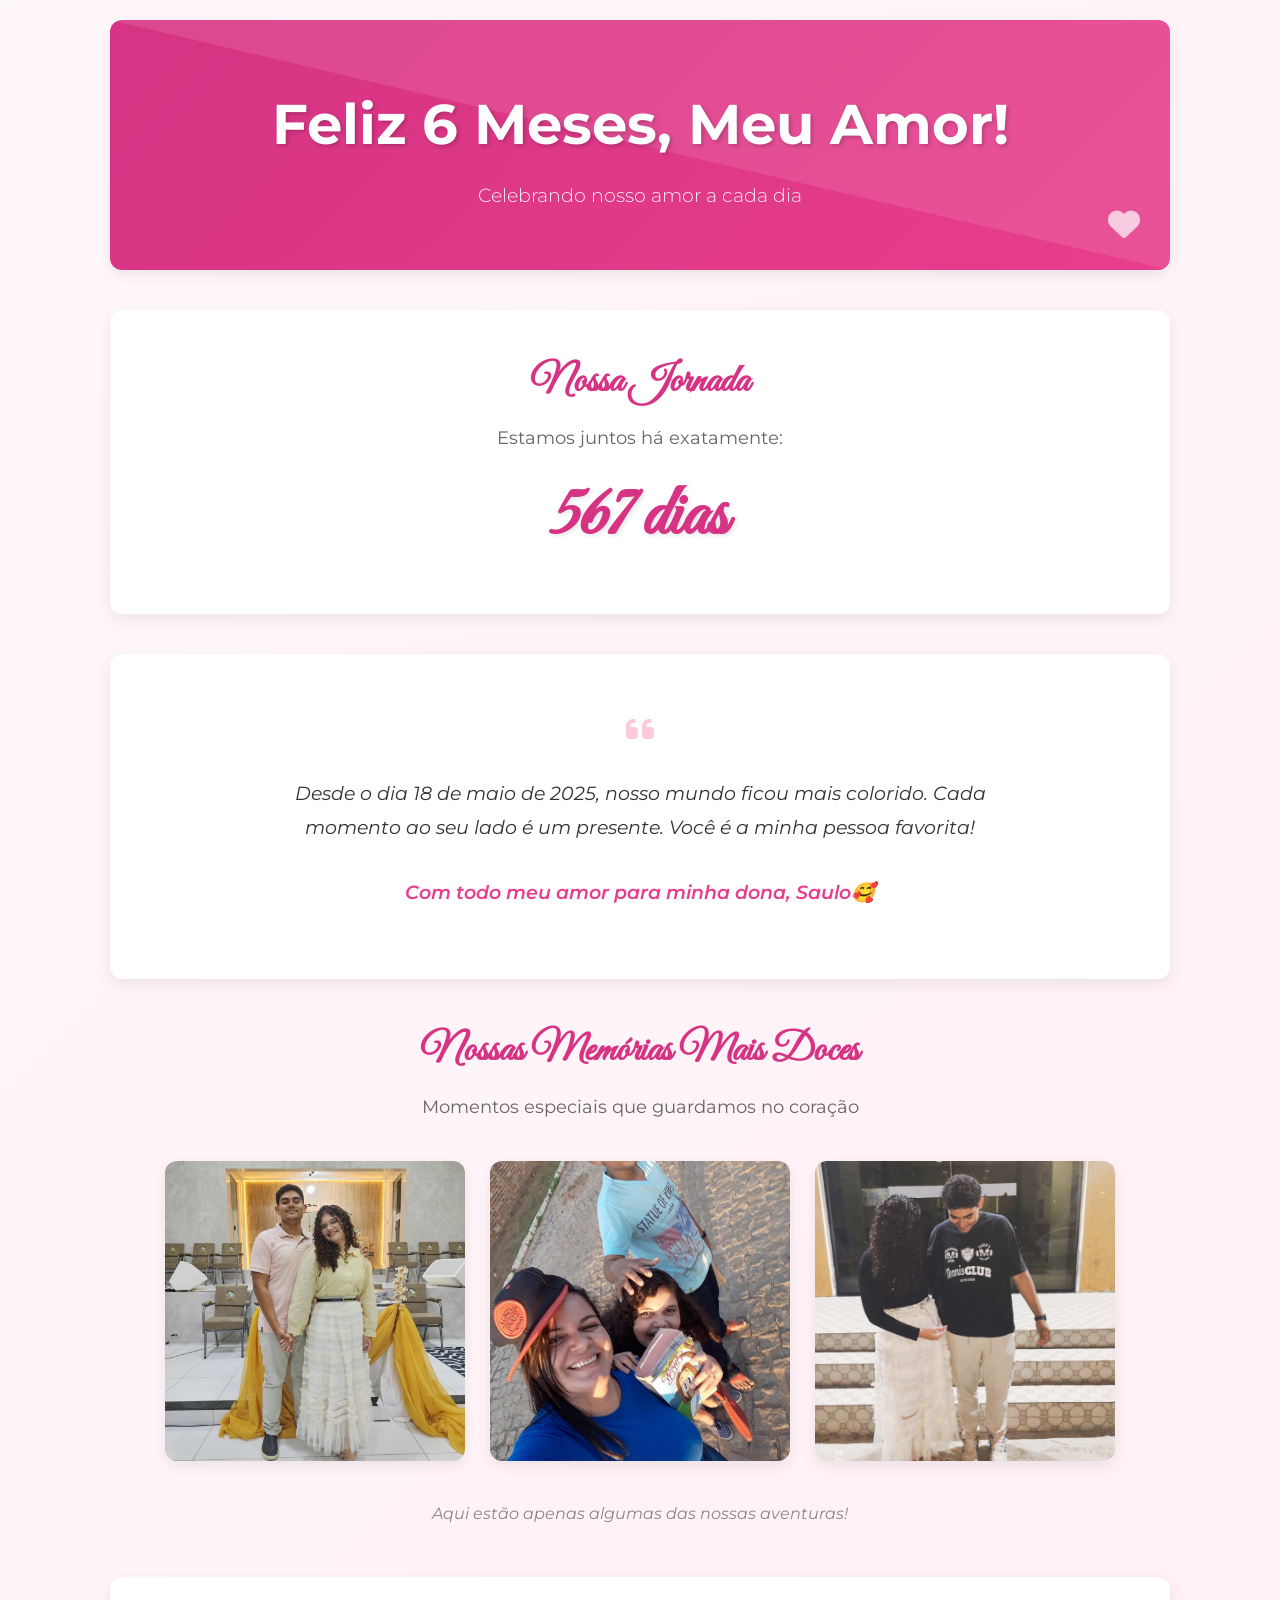
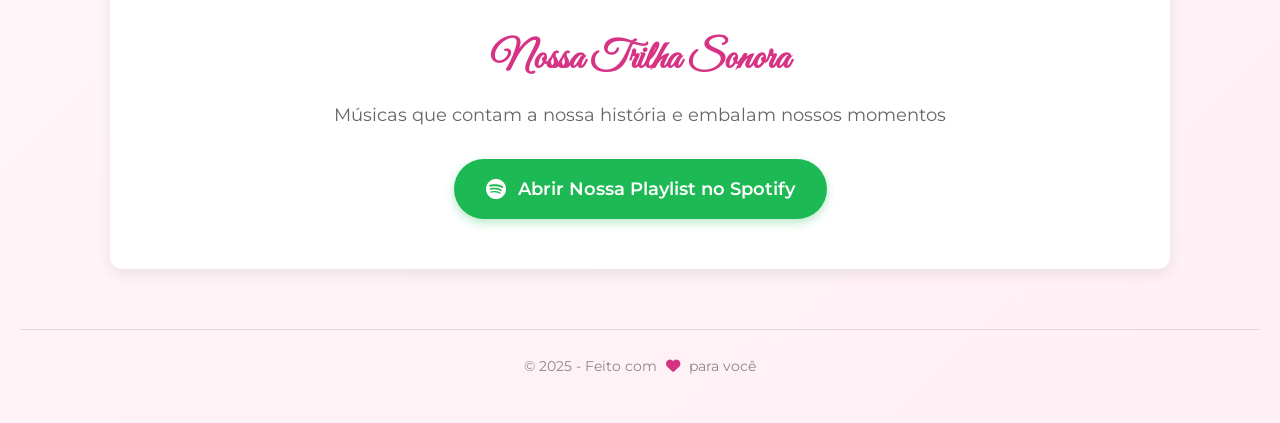
==== commit 3fa58a78: "Update game.html" ====
--- a/game.html
+++ b/game.html
@@ -47,7 +47,7 @@
             <div class="photos">
                 <div class="photo-card">
                     <div class="photo-frame">
-                        <img src="sua-foto-1.jpg" alt="[Descrição da Foto 1]">
+                        <img src="1001176068.jpg" alt="[Descrição da Foto 1]">
                         <div class="photo-overlay">
                             <div class="photo-caption">[Descrição da Foto 1]</div>
                         </div>
@@ -55,7 +55,7 @@
                 </div>
                 <div class="photo-card">
                     <div class="photo-frame">
-                        <img src="sua-foto-2.jpg" alt="[Descrição da Foto 2]">
+                        <img src="1001176076.jpg" alt="[Descrição da Foto 2]">
                         <div class="photo-overlay">
                             <div class="photo-caption">[Descrição da Foto 2]</div>
                         </div>
@@ -63,7 +63,7 @@
                 </div>
                 <div class="photo-card">
                     <div class="photo-frame">
-                        <img src="sua-foto-3.jpg" alt="[Descrição da Foto 3]">
+                        <img src="1001176067.jpg" alt="[Descrição da Foto 3]">
                         <div class="photo-overlay">
                             <div class="photo-caption">[Descrição da Foto 3]</div>
                         </div>
@@ -79,7 +79,7 @@
                 <p>Músicas que contam a nossa história e embalam nossos momentos</p>
             </div>
             <div class="playlist-content">
-                <a href="[LINK DA PLAYLIST DO SPOTIFY]" target="_blank" class="spotify-button">
+                <a href="https://open.spotify.com/playlist/6sPVsdXfxyUHVj5Yx6WttR?si=tAei5tr_Sp2HTmxfyDn1HQ" target="_blank" class="spotify-button">
                     <i class="fab fa-spotify"></i>
                     <span>Abrir Nossa Playlist no Spotify</span>
                 </a>
@@ -144,3 +144,5 @@
 </body>
 
 </html>
+
+
